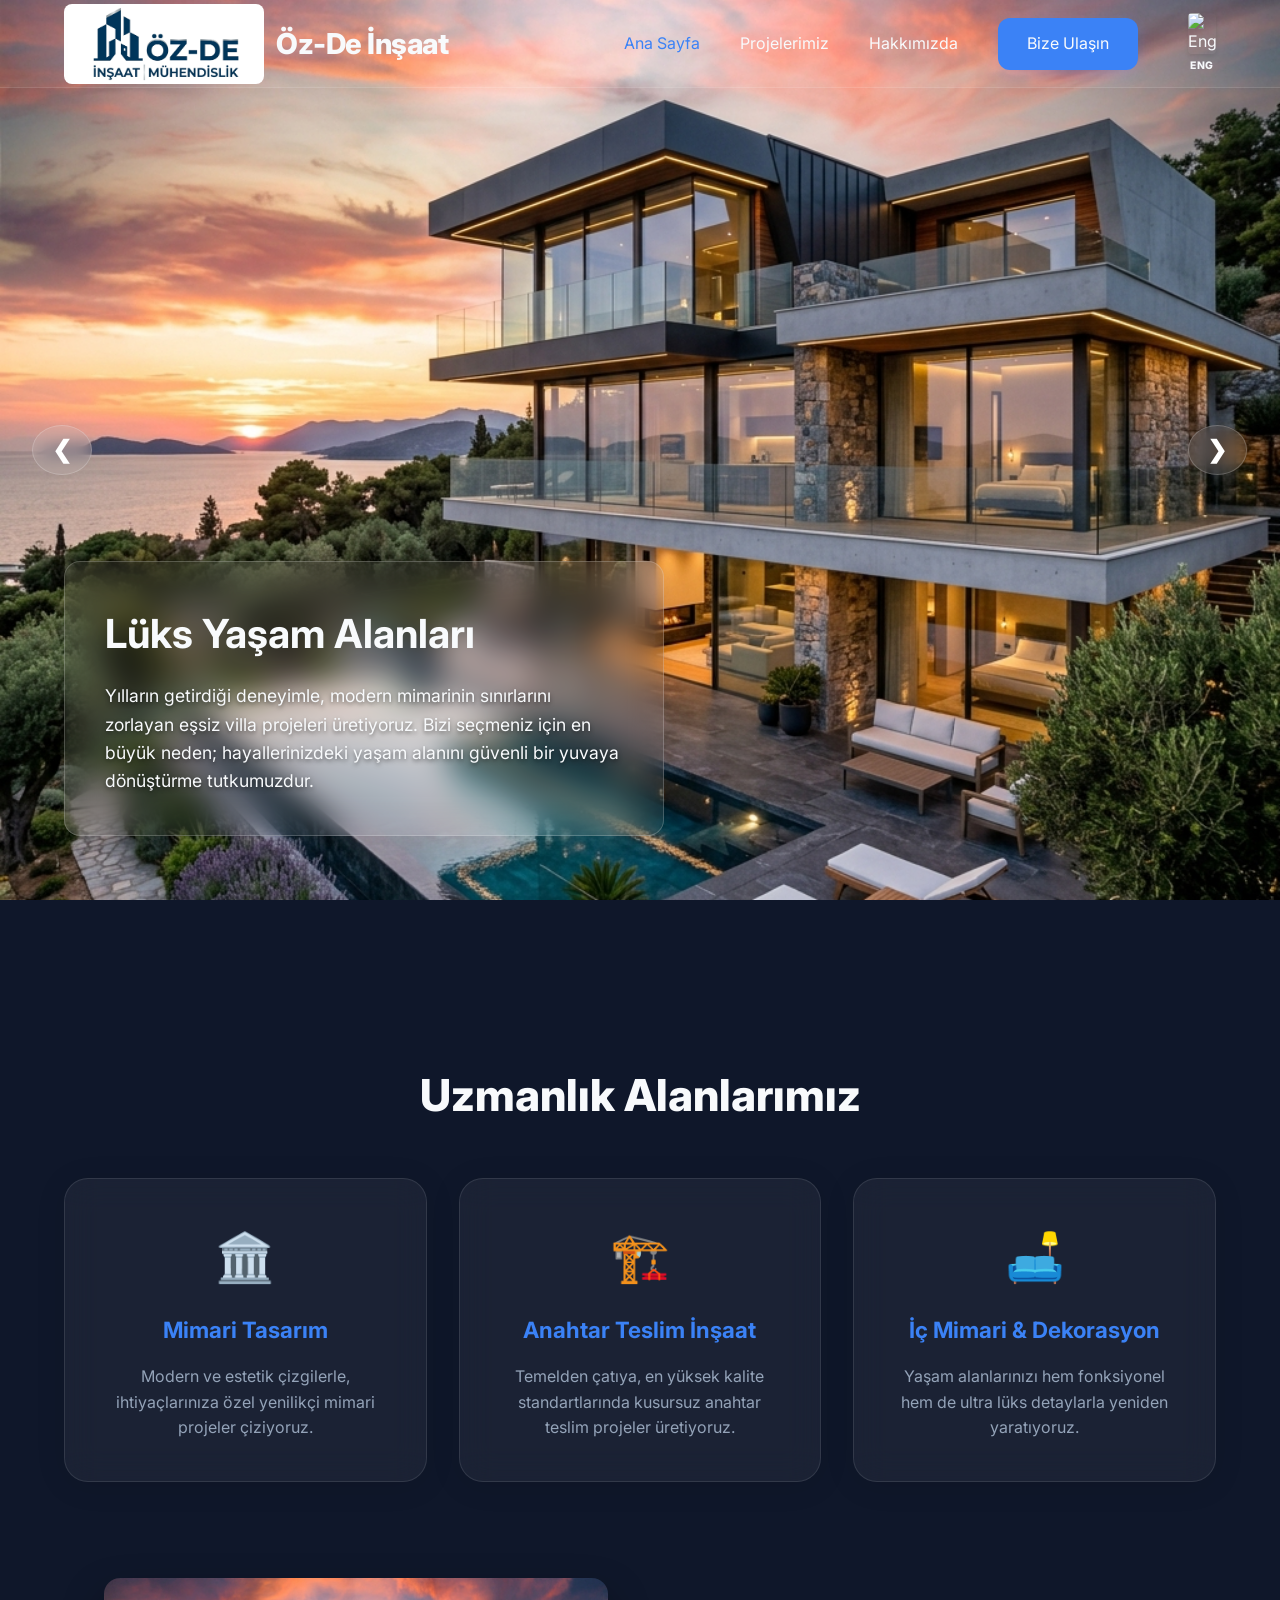
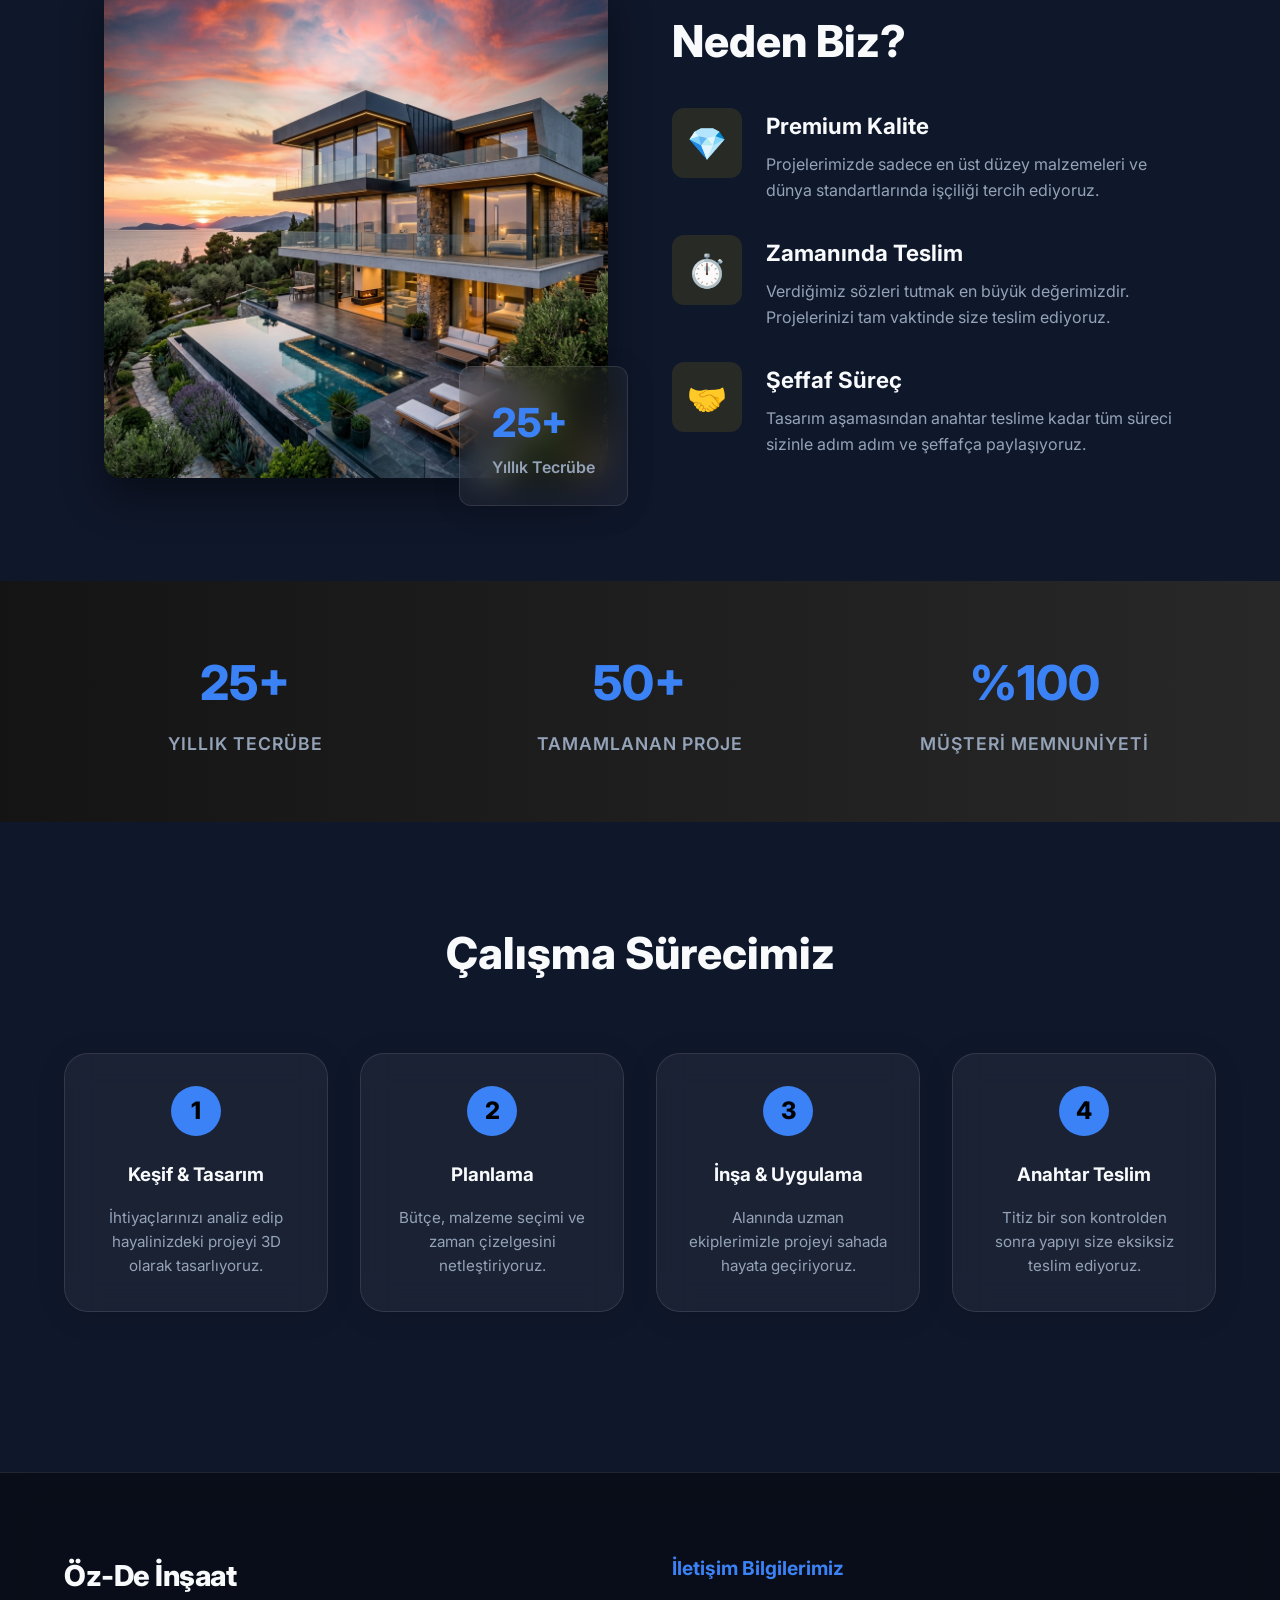
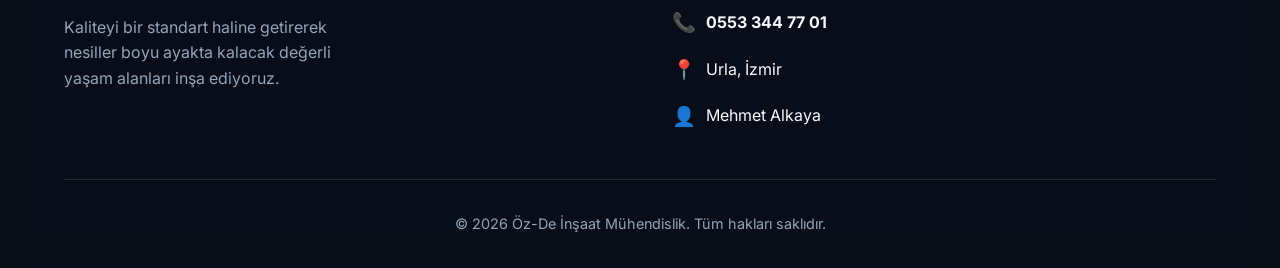
==== index.html @ 7de96fc3 "fix(nav): Temporarily disable mask-image when mobile menu is open to prevent clipping" ====
<!DOCTYPE html>
<html lang="tr">
<head>
    <meta charset="UTF-8">
    <meta name="viewport" content="width=device-width, initial-scale=1.0">
    <title>Öz-De İnşaat Mühendislik</title>
    <meta name="description" content="Öz-De İnşaat Mühendislik - Modern mimari ve mühendislik çözümleriyle geleceği inşa ediyoruz.">
    <meta name="robots" content="noindex, nofollow">
    <link rel="stylesheet" href="style.css?v=10">
    <link rel="preconnect" href="https://fonts.googleapis.com">
    <link rel="preconnect" href="https://fonts.gstatic.com" crossorigin>
    <link href="https://fonts.googleapis.com/css2?family=Inter:wght@300;400;600;800&display=swap" rel="stylesheet">
</head>
<body>
    <!-- Background Elements -->
    <div class="blob-container">
        <div class="blob blob-1"></div>
        <div class="blob blob-2"></div>
    </div>

    <!-- Navigation -->
    <nav class="navbar glass">
        <a href="index.html" style="text-decoration: none; color: inherit;">
            <div class="logo" style="display: flex; align-items: center; gap: 12px;">
                <img src="logo.png" alt="Öz-De İnşaat Logo" style="width: 200px; height: 80px; margin: -10px 0; border-radius: 8px; object-fit: cover; object-position: left;">
                <span style="font-size: 1.8rem; letter-spacing: -0.5px;">Öz-De İnşaat</span>
            </div>
        </a>
        <button class="mobile-menu-btn" style="display: none; background: none; border: none; color: white; font-size: 2rem; cursor: pointer;">☰</button>
        <ul class="nav-links">
            <li><a href="index.html" style="color: var(--primary-color);" data-i18n="nav-home">Ana Sayfa</a></li>
            <li><a href="projeler.html" data-i18n="nav-projects">Projelerimiz</a></li>
            <li><a href="hakkimizda.html" data-i18n="nav-about">Hakkımızda</a></li>
            <li class="contact-dropdown-container">
                <a href="#contact" class="btn-primary" id="contact-btn" data-i18n="nav-contact">Bize Ulaşın</a>
            </li>
            <li>
                <a href="#" class="lang-toggle" style="text-decoration: none; margin-left: 10px; display: inline-block;">
                    <div style="display: flex; flex-direction: column; align-items: center; gap: 4px;">
                        <img src="https://flagcdn.com/w40/gb.png" width="28" alt="English" style="border-radius: 4px; box-shadow: 0 2px 4px rgba(0,0,0,0.1);">
                        <span style="font-size: 0.65rem; font-weight: 800; color: var(--text-main); letter-spacing: 0.5px;">ENG</span>
                    </div>
                </a>
            </li>
        </ul>
    </nav>

    <main>
        <!-- Hero Slider Section -->
        <section id="home" class="hero-slider">
            <div class="slide active">
                <img src="project1.png" alt="Lüks Yaşam Alanları">
                <div class="slide-content glass-card">
                    <h2 data-i18n="hero-title-1">Lüks Yaşam Alanları</h2>
                    <p data-i18n="hero-desc-1">Yılların getirdiği deneyimle, modern mimarinin sınırlarını zorlayan eşsiz villa projeleri üretiyoruz. Bizi seçmeniz için en büyük neden; hayallerinizdeki yaşam alanını güvenli bir yuvaya dönüştürme tutkumuzdur.</p>
                </div>
            </div>
            <div class="slide">
                <img src="project2.png" alt="Modern Konut Projesi">
                <div class="slide-content glass-card">
                    <h2 data-i18n="hero-title-2">Şehirde Modern Konutlar</h2>
                    <p data-i18n="hero-desc-2">Şehrin dinamiklerine uyum sağlayan, estetik ve sağlam projeler inşa ediyoruz. Yenilikçi yaklaşımımız ve kalitemizle, size en iyisini sunmaya devam ediyoruz.</p>
                </div>
            </div>
            
            <!-- Slider Controls -->
            <div class="slider-controls">
                <button id="prev-slide" class="slide-btn">❮</button>
                <button id="next-slide" class="slide-btn">❯</button>
            </div>
        </section>

        <!-- Expertise Section -->
        <section id="expertise" class="expertise" style="padding: 6rem 5% 2rem;">
            <h2 class="section-title" data-i18n="exp-title" style="text-align: center; margin-bottom: 3rem;">Uzmanlık Alanlarımız</h2>
            <div class="expertise-grid" style="display: grid; grid-template-columns: repeat(auto-fit, minmax(300px, 1fr)); gap: 2rem; max-width: 1200px; margin: 0 auto;">
                <div class="expertise-card glass-card" style="padding: 2.5rem; text-align: center; transition: transform 0.3s ease;">
                    <div class="exp-icon" style="font-size: 3rem; margin-bottom: 1rem;">🏛️</div>
                    <h3 data-i18n="exp-1-title" style="color: var(--primary-color); margin-bottom: 1rem; font-size: 1.4rem;">Mimari Tasarım</h3>
                    <p data-i18n="exp-1-desc" style="color: var(--text-muted); line-height: 1.6;">Modern ve estetik çizgilerle, ihtiyaçlarınıza özel yenilikçi mimari projeler çiziyoruz.</p>
                </div>
                <div class="expertise-card glass-card" style="padding: 2.5rem; text-align: center; transition: transform 0.3s ease;">
                    <div class="exp-icon" style="font-size: 3rem; margin-bottom: 1rem;">🏗️</div>
                    <h3 data-i18n="exp-2-title" style="color: var(--primary-color); margin-bottom: 1rem; font-size: 1.4rem;">Anahtar Teslim İnşaat</h3>
                    <p data-i18n="exp-2-desc" style="color: var(--text-muted); line-height: 1.6;">Temelden çatıya, en yüksek kalite standartlarında kusursuz anahtar teslim projeler üretiyoruz.</p>
                </div>
                <div class="expertise-card glass-card" style="padding: 2.5rem; text-align: center; transition: transform 0.3s ease;">
                    <div class="exp-icon" style="font-size: 3rem; margin-bottom: 1rem;">🛋️</div>
                    <h3 data-i18n="exp-3-title" style="color: var(--primary-color); margin-bottom: 1rem; font-size: 1.4rem;">İç Mimari & Dekorasyon</h3>
                    <p data-i18n="exp-3-desc" style="color: var(--text-muted); line-height: 1.6;">Yaşam alanlarınızı hem fonksiyonel hem de ultra lüks detaylarla yeniden yaratıyoruz.</p>
                </div>
            </div>
        </section>

        <!-- Why Us Section (Split Layout) -->
        <section id="why-us" class="why-us-split" style="padding: 4rem 5% 6rem; max-width: 1200px; margin: 0 auto; display: flex; gap: 4rem; align-items: center; flex-wrap: wrap;">
            <!-- Left Side Image -->
            <div class="why-img-wrapper" style="flex: 1; min-width: 300px; position: relative;">
                <img src="project1.png" alt="Why Choose Us" style="width: 100%; height: 500px; object-fit: cover; border-radius: 16px; box-shadow: 0 20px 40px rgba(0,0,0,0.4);">
                <div class="glass-card" style="position: absolute; bottom: -20px; right: -20px; padding: 1.5rem 2rem; border-radius: 12px;">
                    <span style="font-size: 2.5rem; font-weight: 800; color: var(--primary-color);">25+</span>
                    <br>
                    <span style="color: var(--text-muted); font-weight: 600;" data-i18n="stat-exp">Yıllık Tecrübe</span>
                </div>
            </div>
            
            <!-- Right Side List -->
            <div class="why-content" style="flex: 1; min-width: 300px;">
                <h2 class="section-title" data-i18n="why-title" style="margin-bottom: 2rem; text-align: left;">Neden Biz?</h2>
                <div class="why-list" style="display: flex; flex-direction: column; gap: 2rem;">
                    <div class="why-item" style="display: flex; gap: 1.5rem; align-items: flex-start;">
                        <div class="why-icon" style="font-size: 2rem; color: var(--primary-color); background: rgba(255, 215, 0, 0.1); padding: 1rem; border-radius: 12px; width: 70px; height: 70px; display: flex; align-items: center; justify-content: center; flex-shrink: 0;">💎</div>
                        <div>
                            <h3 data-i18n="why-1-title" style="font-size: 1.4rem; margin-bottom: 0.5rem;">Premium Kalite</h3>
                            <p data-i18n="why-1-desc" style="color: var(--text-muted); line-height: 1.6;">Projelerimizde sadece en üst düzey malzemeleri ve dünya standartlarında işçiliği tercih ediyoruz.</p>
                        </div>
                    </div>
                    <div class="why-item" style="display: flex; gap: 1.5rem; align-items: flex-start;">
                        <div class="why-icon" style="font-size: 2rem; color: var(--primary-color); background: rgba(255, 215, 0, 0.1); padding: 1rem; border-radius: 12px; width: 70px; height: 70px; display: flex; align-items: center; justify-content: center; flex-shrink: 0;">⏱️</div>
                        <div>
                            <h3 data-i18n="why-2-title" style="font-size: 1.4rem; margin-bottom: 0.5rem;">Zamanında Teslim</h3>
                            <p data-i18n="why-2-desc" style="color: var(--text-muted); line-height: 1.6;">Verdiğimiz sözleri tutmak en büyük değerimizdir. Projelerinizi tam vaktinde size teslim ediyoruz.</p>
                        </div>
                    </div>
                    <div class="why-item" style="display: flex; gap: 1.5rem; align-items: flex-start;">
                        <div class="why-icon" style="font-size: 2rem; color: var(--primary-color); background: rgba(255, 215, 0, 0.1); padding: 1rem; border-radius: 12px; width: 70px; height: 70px; display: flex; align-items: center; justify-content: center; flex-shrink: 0;">🤝</div>
                        <div>
                            <h3 data-i18n="why-3-title" style="font-size: 1.4rem; margin-bottom: 0.5rem;">Şeffaf Süreç</h3>
                            <p data-i18n="why-3-desc" style="color: var(--text-muted); line-height: 1.6;">Tasarım aşamasından anahtar teslime kadar tüm süreci sizinle adım adım ve şeffafça paylaşıyoruz.</p>
                        </div>
                    </div>
                </div>
            </div>
        </section>

        <!-- Stats Row -->
        <section id="stats" style="background: linear-gradient(90deg, rgba(20,20,20,1) 0%, rgba(40,40,40,1) 100%); padding: 4rem 5%;">
            <div class="stats-grid" style="display: grid; grid-template-columns: repeat(auto-fit, minmax(200px, 1fr)); gap: 2rem; max-width: 1200px; margin: 0 auto; text-align: center;">
                <div>
                    <div style="font-size: 3rem; font-weight: 800; color: var(--primary-color); margin-bottom: 0.5rem;">25+</div>
                    <div data-i18n="stat-exp" style="color: var(--text-muted); font-size: 1.1rem; font-weight: 600; text-transform: uppercase; letter-spacing: 1px;">Yıllık Tecrübe</div>
                </div>
                <div>
                    <div style="font-size: 3rem; font-weight: 800; color: var(--primary-color); margin-bottom: 0.5rem;">50+</div>
                    <div data-i18n="stat-proj" style="color: var(--text-muted); font-size: 1.1rem; font-weight: 600; text-transform: uppercase; letter-spacing: 1px;">Tamamlanan Proje</div>
                </div>
                <div>
                    <div style="font-size: 3rem; font-weight: 800; color: var(--primary-color); margin-bottom: 0.5rem;">%100</div>
                    <div data-i18n="stat-sat" style="color: var(--text-muted); font-size: 1.1rem; font-weight: 600; text-transform: uppercase; letter-spacing: 1px;">Müşteri Memnuniyeti</div>
                </div>
            </div>
        </section>

        <!-- Process Section -->
        <section id="process" style="padding: 6rem 5%;">
            <h2 class="section-title" data-i18n="proc-title" style="text-align: center; margin-bottom: 4rem;">Çalışma Sürecimiz</h2>
            <div class="process-grid" style="display: grid; grid-template-columns: repeat(auto-fit, minmax(220px, 1fr)); gap: 2rem; max-width: 1200px; margin: 0 auto;">
                <div class="process-step glass-card" style="padding: 2rem; text-align: center; position: relative;">
                    <div style="width: 50px; height: 50px; background: var(--primary-color); color: #000; border-radius: 50%; display: flex; align-items: center; justify-content: center; font-size: 1.5rem; font-weight: 800; margin: 0 auto 1.5rem;">1</div>
                    <h3 data-i18n="proc-1-title" style="margin-bottom: 1rem;">Keşif & Tasarım</h3>
                    <p data-i18n="proc-1-desc" style="color: var(--text-muted); font-size: 0.95rem;">İhtiyaçlarınızı analiz edip hayalinizdeki projeyi 3D olarak tasarlıyoruz.</p>
                </div>
                <div class="process-step glass-card" style="padding: 2rem; text-align: center; position: relative;">
                    <div style="width: 50px; height: 50px; background: var(--primary-color); color: #000; border-radius: 50%; display: flex; align-items: center; justify-content: center; font-size: 1.5rem; font-weight: 800; margin: 0 auto 1.5rem;">2</div>
                    <h3 data-i18n="proc-2-title" style="margin-bottom: 1rem;">Planlama</h3>
                    <p data-i18n="proc-2-desc" style="color: var(--text-muted); font-size: 0.95rem;">Bütçe, malzeme seçimi ve zaman çizelgesini netleştiriyoruz.</p>
                </div>
                <div class="process-step glass-card" style="padding: 2rem; text-align: center; position: relative;">
                    <div style="width: 50px; height: 50px; background: var(--primary-color); color: #000; border-radius: 50%; display: flex; align-items: center; justify-content: center; font-size: 1.5rem; font-weight: 800; margin: 0 auto 1.5rem;">3</div>
                    <h3 data-i18n="proc-3-title" style="margin-bottom: 1rem;">İnşa & Uygulama</h3>
                    <p data-i18n="proc-3-desc" style="color: var(--text-muted); font-size: 0.95rem;">Alanında uzman ekiplerimizle projeyi sahada hayata geçiriyoruz.</p>
                </div>
                <div class="process-step glass-card" style="padding: 2rem; text-align: center; position: relative;">
                    <div style="width: 50px; height: 50px; background: var(--primary-color); color: #000; border-radius: 50%; display: flex; align-items: center; justify-content: center; font-size: 1.5rem; font-weight: 800; margin: 0 auto 1.5rem;">4</div>
                    <h3 data-i18n="proc-4-title" style="margin-bottom: 1rem;">Anahtar Teslim</h3>
                    <p data-i18n="proc-4-desc" style="color: var(--text-muted); font-size: 0.95rem;">Titiz bir son kontrolden sonra yapıyı size eksiksiz teslim ediyoruz.</p>
                </div>
            </div>
        </section>



    </main>

    <!-- Global Footer with Contact -->
    <footer id="contact" class="site-footer">
        <div class="footer-container">
            <div class="footer-brand">
                <div style="display: flex; align-items: center; gap: 12px; margin-bottom: 1rem;">
                    <span style="font-size: 1.8rem; font-weight: 800; letter-spacing: -0.5px;">Öz-De İnşaat</span>
                </div>
                <p style="color: var(--text-muted); line-height: 1.6; max-width: 300px;" data-i18n="brand-desc">Kaliteyi bir standart haline getirerek nesiller boyu ayakta kalacak değerli yaşam alanları inşa ediyoruz.</p>
            </div>
            
            <div class="footer-contact">
                <h4 style="font-size: 1.2rem; margin-bottom: 1.5rem; color: var(--primary-color);" data-i18n="footer-contact-title">İletişim Bilgilerimiz</h4>
                <ul style="list-style: none; display: flex; flex-direction: column; gap: 1rem; color: var(--text-main);">
                    <li style="display: flex; align-items: center; gap: 10px;">
                        <span style="font-size: 1.2rem;">📞</span> <a href="tel:+905533447701" style="color: inherit; text-decoration: none; font-weight: bold;">0553 344 77 01</a>
                    </li>
                    <li style="display: flex; align-items: center; gap: 10px;">
                        <span style="font-size: 1.2rem;">📍</span> <span>Urla, İzmir</span>
                    </li>
                    <li style="display: flex; align-items: center; gap: 10px;">
                        <span style="font-size: 1.2rem;">👤</span> <span>Mehmet Alkaya</span>
                    </li>
                </ul>
            </div>
        </div>
        
        <div class="footer-bottom">
            <p data-i18n="footer-rights">&copy; 2026 Öz-De İnşaat Mühendislik. Tüm hakları saklıdır.</p>
        </div>
    </footer>

    <!-- Global Contact Dropdown (Moved out of masked navbar) -->
    <div class="contact-dropdown" id="global-contact-dropdown">
        <ul>
            <li><span style="font-size: 1.2rem;">👤</span> <span data-i18n="contact-name">Mehmet Alkaya</span></li>
            <li><span style="font-size: 1.2rem;">📍</span> <span data-i18n="contact-address">Urla, İzmir</span></li>
            <li><span style="font-size: 1.2rem;">📞</span> <a href="tel:+905533447701" style="color: inherit; text-decoration: none;">0553 344 77 01</a></li>
        </ul>
    </div>

    <script src="lang.js"></script>
    <script src="script.js?v=5"></script>
</body>
</html>
---- style.css ----
:root {
    --bg-color: #0f172a;
    --text-main: #f8fafc;
    --text-muted: #94a3b8;
    --primary-color: #3b82f6;
    --primary-hover: #2563eb;
    --accent-color: #8b5cf6;
    
    --glass-bg: rgba(255, 255, 255, 0.05);
    --glass-border: rgba(255, 255, 255, 0.1);
}

* {
    margin: 0;
    padding: 0;
    box-sizing: border-box;
}

body {
    font-family: 'Inter', sans-serif;
    background-color: var(--bg-color);
    color: var(--text-main);
    overflow-x: hidden;
    line-height: 1.6;
    position: relative;
    min-height: 100vh;
}

/* Background Blobs for Modern Look */
.blob-container {
    position: fixed;
    top: 0;
    left: 0;
    width: 100vw;
    height: 100vh;
    overflow: hidden;
    z-index: -1;
    pointer-events: none;
}

.blob {
    position: absolute;
    border-radius: 50%;
    filter: blur(100px);
    z-index: -1;
    opacity: 0.5;
    animation: float 10s infinite ease-in-out alternate;
}

.blob-1 {
    top: -10%;
    left: -10%;
    width: 500px;
    height: 500px;
    background: radial-gradient(circle, var(--accent-color), transparent);
}

.blob-2 {
    bottom: -10%;
    right: -10%;
    width: 600px;
    height: 600px;
    background: radial-gradient(circle, var(--primary-color), transparent);
    animation-delay: -5s;
}

@keyframes float {
    0% { transform: translate(0, 0) scale(1); }
    100% { transform: translate(50px, 50px) scale(1.1); }
}

/* Glassmorphism Utilities */
.glass {
    position: relative;
    background: transparent; /* Move background to pseudo element to avoid bugs */
}

.glass::before {
    content: '';
    position: absolute;
    inset: 0;
    background: var(--glass-bg);
    backdrop-filter: blur(12px);
    -webkit-backdrop-filter: blur(12px);
    border-bottom: 1px solid var(--glass-border);
    z-index: -1;
    pointer-events: none;
}

.glass-card {
    background: var(--glass-bg);
    backdrop-filter: blur(16px);
    -webkit-backdrop-filter: blur(16px);
    border: 1px solid var(--glass-border);
    border-radius: 24px;
    box-shadow: 0 4px 30px rgba(0, 0, 0, 0.1);
}

/* Navigation */
.navbar {
    display: flex;
    justify-content: space-between;
    align-items: center;
    padding: 0.8rem 5%;
    position: fixed;
    width: 100%;
    top: 0;
    z-index: 99999 !important;
}

.logo {
    font-size: 1.75rem;
    font-weight: 800;
    letter-spacing: -1px;
    color: var(--text-main);
}

.nav-links {
    list-style: none;
    display: flex;
    gap: 2.5rem;
    align-items: center;
}

.nav-links a {
    color: var(--text-main);
    text-decoration: none;
    font-weight: 400;
    transition: color 0.3s ease;
}

.nav-links a:not(.btn-primary):hover {
    color: var(--primary-color);
}

/* Typography & Utilities */
.text-gradient {
    background: linear-gradient(135deg, var(--primary-color), var(--accent-color));
    -webkit-background-clip: text;
    -webkit-text-fill-color: transparent;
    background-clip: text;
}

/* Buttons */
button, .btn-primary, .btn-secondary {
    padding: 0.8rem 1.8rem;
    border-radius: 12px;
    font-weight: 600;
    cursor: pointer;
    transition: all 0.3s ease;
    text-decoration: none;
    display: inline-block;
    border: none;
    font-size: 1rem;
}

.btn-primary {
    background: var(--primary-color);
    color: white;
    box-shadow: 0 4px 15px rgba(59, 130, 246, 0.3);
}

.nav-links a.btn-primary:hover {
    background: var(--primary-hover);
    transform: translateY(-2px);
    box-shadow: 0 4px 15px rgba(59, 130, 246, 0.4);
}

/* Contact Dropdown in Nav */
.contact-dropdown-container {
    position: relative;
    display: inline-block;
    z-index: 99999 !important;
}

.contact-dropdown {
    display: none;
    position: absolute;
    top: 100%;
    right: 0;
    width: 250px;
    background: #0f172a; /* Solid dark color */
    border: 1px solid #3b82f6; /* Blue border */
    border-radius: 8px;
    padding: 1.5rem;
    box-shadow: 0 10px 30px rgba(0, 0, 0, 0.9);
    z-index: 999999 !important;
}

.contact-dropdown-container:hover .contact-dropdown {
    display: block;
}

/* Invisible bridge to keep hover active */
.contact-dropdown::after {
    content: '';
    position: absolute;
    top: -20px;
    right: 0;
    width: 100%;
    height: 20px;
}



.contact-dropdown ul {
    list-style: none;
    padding: 0;
    margin: 0;
    display: flex;
    flex-direction: column;
    gap: 1rem;
}

.contact-dropdown li {
    display: flex;
    align-items: center;
    gap: 12px;
    color: var(--text-main);
    font-size: 0.95rem;
}

.contact-dropdown a.tel-link {
    color: var(--primary-color);
    text-decoration: none;
    font-weight: 600;
    transition: color 0.3s ease;
}

.contact-dropdown a.tel-link:hover {
    color: #fff;
}

/* Hero Section */
.btn-secondary {
    background: transparent;
    color: var(--text-main);
    border: 1px solid var(--glass-border);
}

.btn-secondary:hover {
    background: rgba(255, 255, 255, 0.1);
    transform: translateY(-2px);
}

/* Hero Slider Section */
.hero-slider {
    position: relative;
    margin-top: 0;
    height: 100vh;
    width: 100%;
    margin-bottom: 4rem;
    border-radius: 0;
    overflow: hidden;
    box-shadow: none;
}

.slide {
    position: absolute;
    top: 0;
    left: 0;
    width: 100%;
    height: 100%;
    opacity: 0;
    transition: opacity 1.5s ease-in-out;
    z-index: 1;
}

.slide.active {
    opacity: 1;
    z-index: 2;
}

.slide img {
    width: 100%;
    height: 100%;
    object-fit: cover;
    transform: scale(1.05);
    transition: transform 6s ease-out;
}

.slide.active img {
    transform: scale(1); /* Slow zoom-out effect while active */
}

.slide-content {
    position: absolute;
    bottom: 4rem;
    left: 4rem;
    max-width: 600px;
    padding: 2.5rem;
    border-radius: 16px;
    transform: translateY(30px);
    opacity: 0;
    transition: transform 0.8s ease 0.5s, opacity 0.8s ease 0.5s;
    border: 1px solid rgba(255, 255, 255, 0.2);
}

.slide.active .slide-content {
    transform: translateY(0);
    opacity: 1;
}

.slide-content h2 {
    font-size: 2.5rem;
    color: var(--text-main);
    margin-bottom: 1rem;
}

.slide-content p {
    font-size: 1.1rem;
    color: var(--text-main);
    text-shadow: 0 2px 4px rgba(0,0,0,0.5);
    line-height: 1.6;
}

/* Slider Controls */
.slider-controls {
    position: absolute;
    top: 50%;
    left: 0;
    width: 100%;
    display: flex;
    justify-content: space-between;
    padding: 0 2rem;
    transform: translateY(-50%);
    z-index: 10;
    pointer-events: none;
}

.slide-btn {
    background: rgba(255, 255, 255, 0.1);
    backdrop-filter: blur(8px);
    border: 1px solid rgba(255, 255, 255, 0.2);
    color: white;
    font-size: 1.5rem;
    width: 50px;
    height: 50px;
    border-radius: 50%;
    cursor: pointer;
    pointer-events: auto;
    display: flex;
    align-items: center;
    justify-content: center;
    transition: background 0.3s ease, transform 0.3s ease;
}

.slide-btn:hover {
    background: rgba(255, 255, 255, 0.3);
    transform: scale(1.1);
}

/* Section Utilities */
.section-title {
    text-align: center;
    font-size: 2.75rem;
    margin-bottom: 4rem;
    font-weight: 800;
}

/* Global Footer */
.site-footer {
    background: rgba(0, 0, 0, 0.4);
    backdrop-filter: blur(15px);
    border-top: 1px solid rgba(255, 255, 255, 0.1);
    padding: 5rem 5% 2rem;
    margin-top: 4rem;
}

.footer-container {
    display: flex;
    justify-content: space-between;
    flex-wrap: wrap;
    gap: 4rem;
    max-width: 1200px;
    margin: 0 auto;
    border-bottom: 1px solid rgba(255, 255, 255, 0.1);
    padding-bottom: 3rem;
}

.footer-brand, .footer-contact {
    flex: 1;
    min-width: 250px;
}

.footer-bottom {
    text-align: center;
    padding-top: 2rem;
    color: var(--text-muted);
    font-size: 0.9rem;
}

.footer-bottom p {
    margin: 0;
}

/* About Section */
.about {
    padding: 6rem 5%;
}

.about-container {
    max-width: 1000px;
    margin: 0 auto;
    padding: 4rem;
}

.about-content {
    display: flex;
    gap: 4rem;
    align-items: center;
}

.about-text {
    flex: 2;
    text-align: left;
}

.about-text h3 {
    font-size: 2rem;
    color: var(--primary-color);
    margin-bottom: 1.5rem;
}

.about-text p {
    font-size: 1.1rem;
    color: var(--text-muted);
    margin-bottom: 1.2rem;
    line-height: 1.8;
}

.about-text strong {
    color: var(--text-main);
}

.about-stats {
    flex: 1;
    display: flex;
    flex-direction: column;
    gap: 1.5rem;
}

.stat-box {
    background: rgba(255, 255, 255, 0.03);
    border: 1px solid var(--glass-border);
    padding: 2rem;
    border-radius: 16px;
    text-align: center;
    transition: transform 0.3s ease, background 0.3s ease;
}

.stat-box:hover {
    transform: translateY(-5px);
    background: rgba(255, 255, 255, 0.06);
}

.stat-number {
    display: block;
    font-size: 3rem;
    font-weight: 800;
    color: var(--text-main);
    background: linear-gradient(135deg, var(--primary-color), var(--accent-color));
    -webkit-background-clip: text;
    -webkit-text-fill-color: transparent;
    margin-bottom: 0.5rem;
}

.stat-label {
    font-size: 1rem;
    color: var(--text-muted);
    text-transform: uppercase;
    letter-spacing: 1px;
}

/* Contact Section */
.contact {
    padding: 6rem 5%;
}

.contact-container {
    max-width: 800px;
    margin: 0 auto;
    padding: 4rem;
    text-align: center;
}

.contact-info {
    display: flex;
    flex-direction: column;
    gap: 1.5rem;
    align-items: center;
}

.contact-item {
    display: flex;
    align-items: center;
    gap: 1.5rem;
    text-align: left;
    width: 100%;
    max-width: 450px;
    background: rgba(255, 255, 255, 0.03);
    padding: 1.5rem 2.5rem;
    border-radius: 16px;
    border: 1px solid var(--glass-border);
    transition: transform 0.3s ease, border-color 0.3s ease, background 0.3s ease;
}

.contact-item:hover {
    transform: translateX(10px);
    border-color: rgba(255, 255, 255, 0.2);
    background: rgba(255, 255, 255, 0.05);
}

.contact-item .icon {
    font-size: 2.5rem;
}

.contact-item h3 {
    font-size: 1rem;
    color: var(--text-muted);
    margin-bottom: 0.2rem;
    text-transform: uppercase;
    letter-spacing: 1px;
}

.contact-item p {
    font-size: 1.5rem;
    font-weight: 600;
    color: var(--text-main);
}

/* Animations */
@keyframes fadeIn {
    from { opacity: 0; transform: translateY(30px); }
    to { opacity: 1; transform: translateY(0); }
}

/* Projects Page */
.projects-page {
    padding: 2rem 2% 6rem;
}

.projects-grid {
    display: grid;
    grid-template-columns: repeat(auto-fit, minmax(400px, 1fr));
    gap: 3rem;
    max-width: 1400px;
    margin: 0 auto;
}

.project-item {
    border-radius: 20px;
    overflow: hidden;
    transition: transform 0.4s ease, border-color 0.4s ease;
    display: flex;
    flex-direction: column;
}

.project-item:hover {
    transform: translateY(-10px);
    border-color: rgba(255, 255, 255, 0.3);
}

.project-img-wrapper {
    width: 100%;
    height: 350px;
    overflow: hidden;
    cursor: pointer;
}

.project-img-wrapper img {
    width: 100%;
    height: 100%;
    object-fit: cover;
    transition: transform 0.6s ease;
}

.project-item:hover .project-img-wrapper img {
    transform: scale(1.05);
}

.project-info {
    padding: 2rem;
    display: flex;
    flex-direction: column;
    gap: 1rem;
    flex: 1;
}

.project-location {
    display: flex;
    align-items: center;
    gap: 8px;
    color: var(--primary-color);
    font-weight: 600;
    letter-spacing: 1px;
    text-transform: uppercase;
    font-size: 0.9rem;
}

.project-info h3 {
    font-size: 1.5rem;
    color: var(--text-main);
}

.project-info p {
    color: var(--text-muted);
    line-height: 1.6;
}

/* Inline Image Accordion */
.project-expanded-gallery {
    max-height: 0;
    overflow: hidden;
    transition: max-height 0.6s ease, padding 0.6s ease;
    padding: 0 2rem;
}

.project-item.expanded .project-expanded-gallery {
    max-height: 600px;
    padding: 0 2rem 2rem 2rem;
}

.project-expanded-gallery img {
    width: 100%;
    height: auto;
    border-radius: 12px;
    object-fit: cover;
    box-shadow: 0 5px 15px rgba(0,0,0,0.3);
}

/* Gallery Modal CSS */
.gallery-modal {
    position: fixed;
    top: 0;
    left: 0;
    width: 100vw;
    height: 100vh;
    background: #000;
    z-index: 1000;
    display: none;
    overflow: hidden;
}

.gallery-modal.active {
    display: block;
}

.gallery-close-btn {
    position: fixed;
    top: 2rem;
    right: 2rem;
    font-size: 3rem;
    color: #fff;
    background: none;
    border: none;
    cursor: pointer;
    z-index: 2000;
    text-shadow: 0 2px 10px rgba(0,0,0,0.8);
    transition: transform 0.3s ease;
}

.gallery-close-btn:hover {
    transform: scale(1.1);
}

body.modal-open {
    /* Allow body to scroll so window.scrollY drives the animation */
}

.gallery-stack-container {
    position: relative;
    width: 100%;
    min-height: 100vh;
}

.gallery-slide {
    position: fixed;
    top: 0;
    left: 0;
    width: 100%;
    height: 100vh;
    background: #000;
    visibility: hidden;
}

.gallery-slide img {
    width: 100%;
    height: 100%;
    object-fit: cover;
}

.gallery-slide::after {
    content: '';
    position: absolute;
    top: 0;
    left: 0;
    width: 100%;
    height: 100%;
    background: linear-gradient(to top, rgba(0,0,0,0.8) 0%, rgba(0,0,0,0.2) 30%, transparent 100%);
    pointer-events: none;
}

.gallery-caption {
    position: absolute;
    bottom: 5%;
    left: 5%;
    color: #fff;
    z-index: 10;
}

.gallery-caption h3 {
    font-size: 2.5rem;
    margin-bottom: 0.5rem;
}

.gallery-caption p {
    font-size: 1.2rem;
    color: rgba(255,255,255,0.8);
}

/* Responsive */
@media (max-width: 768px) {
    .nav-links {
        display: none;
    }
    
    .slide-content {
        bottom: 1.5rem;
        left: 1.5rem;
        right: 1.5rem;
        padding: 1.5rem;
    }
    
    .slide-content h2 {
        font-size: 1.8rem;
    }
    
    .about-container {
        padding: 2rem;
    }
    
    .about-content {
        flex-direction: column;
        gap: 3rem;
    }

    .footer-container {
        flex-direction: column;
        gap: 3rem;
    }
    
    .contact-container {
        padding: 2rem 1.5rem;
    }
    
    .contact-item {
        padding: 1.2rem 1.5rem;
        gap: 1rem;
    }
    
    .contact-item p {
        font-size: 1.2rem;
    }
}

/* Marquee Animation for Partners */
.marquee-container {
    display: flex;
    overflow: hidden;
    user-select: none;
    -webkit-mask-image: linear-gradient(to right, transparent, black 10%, black 90%, transparent);
    mask-image: linear-gradient(to right, transparent, black 10%, black 90%, transparent);
}

.marquee-track {
    display: flex;
    flex-shrink: 0;
    align-items: center;
    gap: 4rem;
    animation: scroll-marquee 20s linear infinite;
    padding: 1rem 2rem;
}

.marquee-track:hover {
    animation-play-state: paused;
}

.partner-logo {
    font-size: 1.5rem;
    font-weight: 800;
    color: var(--text-muted);
    letter-spacing: 1px;
    text-transform: uppercase;
    padding: 1rem 2rem;
    background: rgba(255, 255, 255, 0.02);
    border: 1px solid rgba(255, 255, 255, 0.05);
    border-radius: 12px;
    transition: color 0.3s ease, border-color 0.3s ease;
    cursor: default;
}

.partner-logo:hover {
    color: var(--primary-color);
    border-color: rgba(255, 255, 255, 0.2);
}

@keyframes scroll-marquee {
    from {
        transform: translateX(0);
    }
    to {
        transform: translateX(calc(-50% - 2rem));
    }
}

/* Mobile Navbar Styles */
@media (max-width: 768px) {
    .mobile-menu-btn {
        display: block !important;
    }
    
    .nav-links {
        display: none; /* Hidden by default on mobile */
        flex-direction: column;
        position: absolute;
        top: 100%;
        left: 0;
        width: 100%;
        background: #0f172a; /* Solid dark background */
        padding: 2rem 0;
        text-align: center;
        gap: 1.5rem;
        box-shadow: 0 10px 30px rgba(0, 0, 0, 0.5);
    }
    
    .nav-links.active {
        display: flex;
    }
    
    .contact-dropdown-container {
        position: static;
    }
    
    .contact-dropdown {
        width: 90%;
        margin: 0;
        box-shadow: 0 10px 30px rgba(0, 0, 0, 0.9);
        border: 1px solid #3b82f6;
    }
}
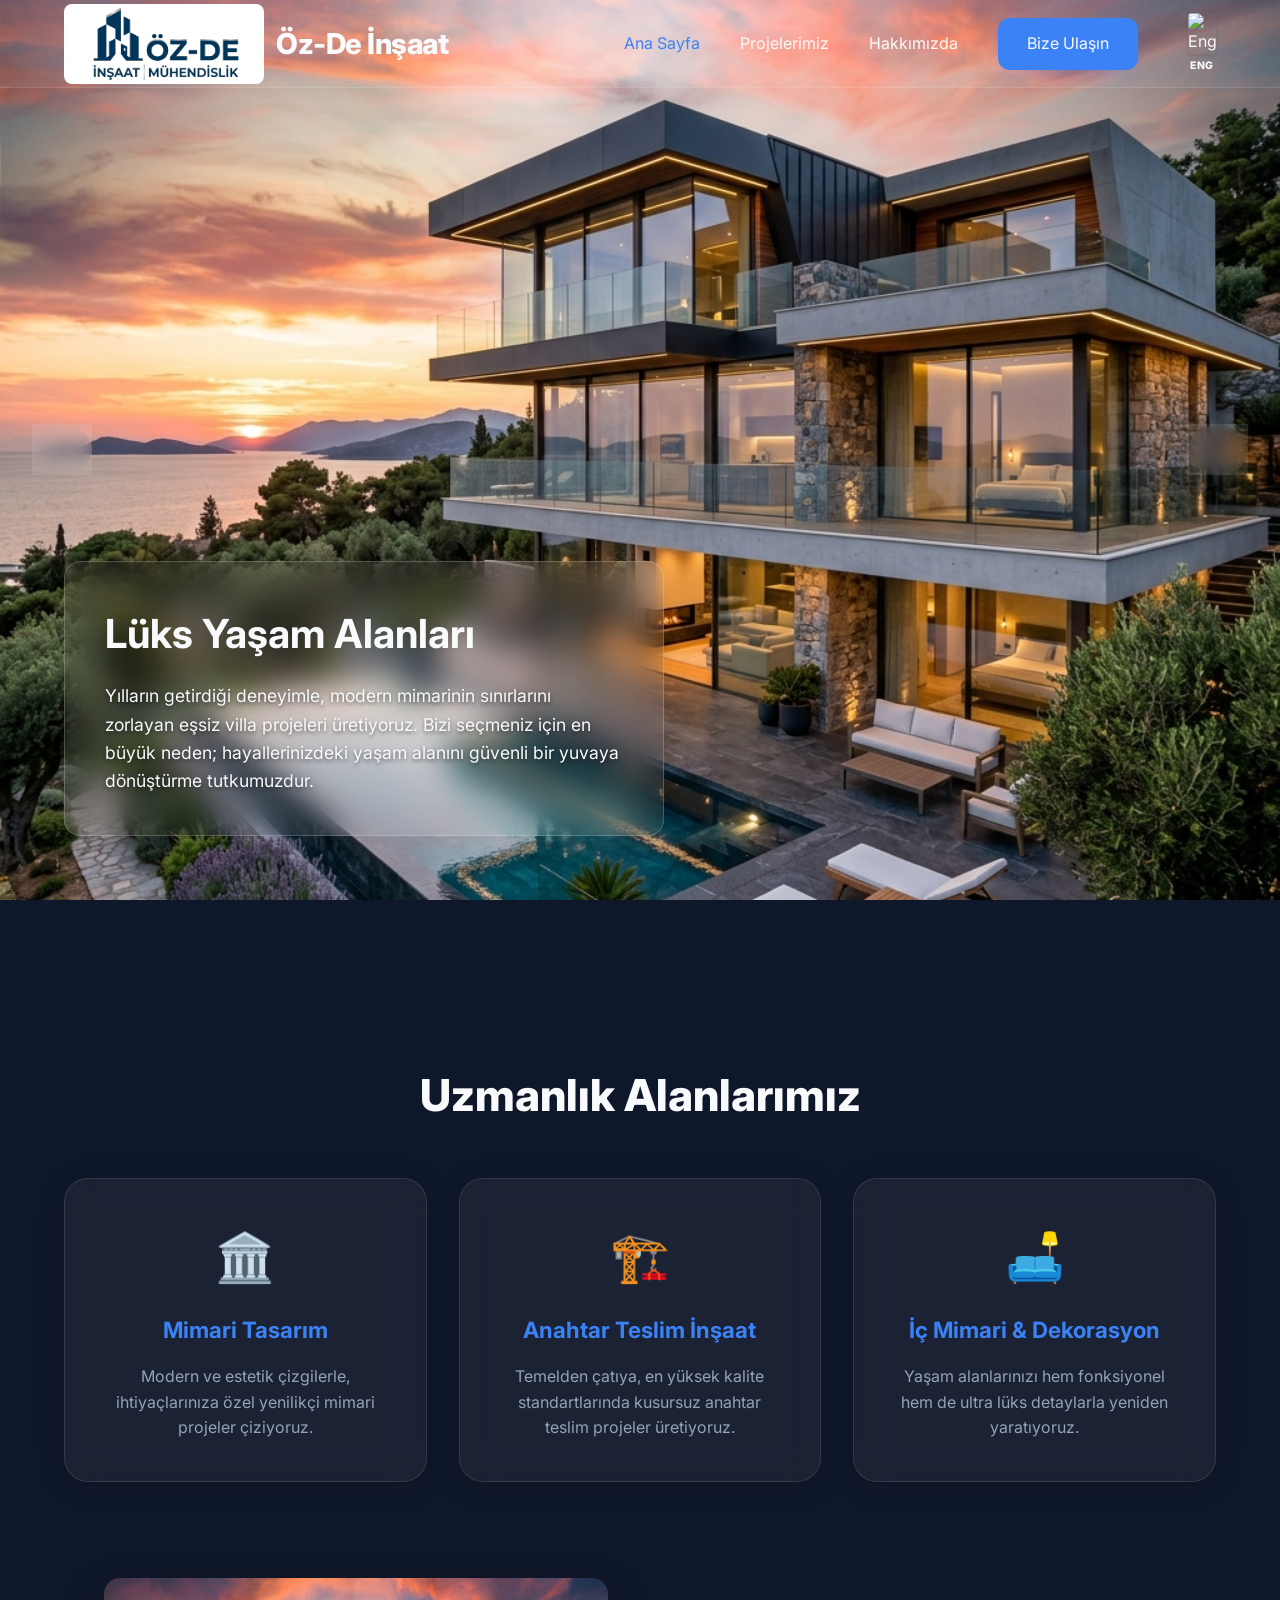
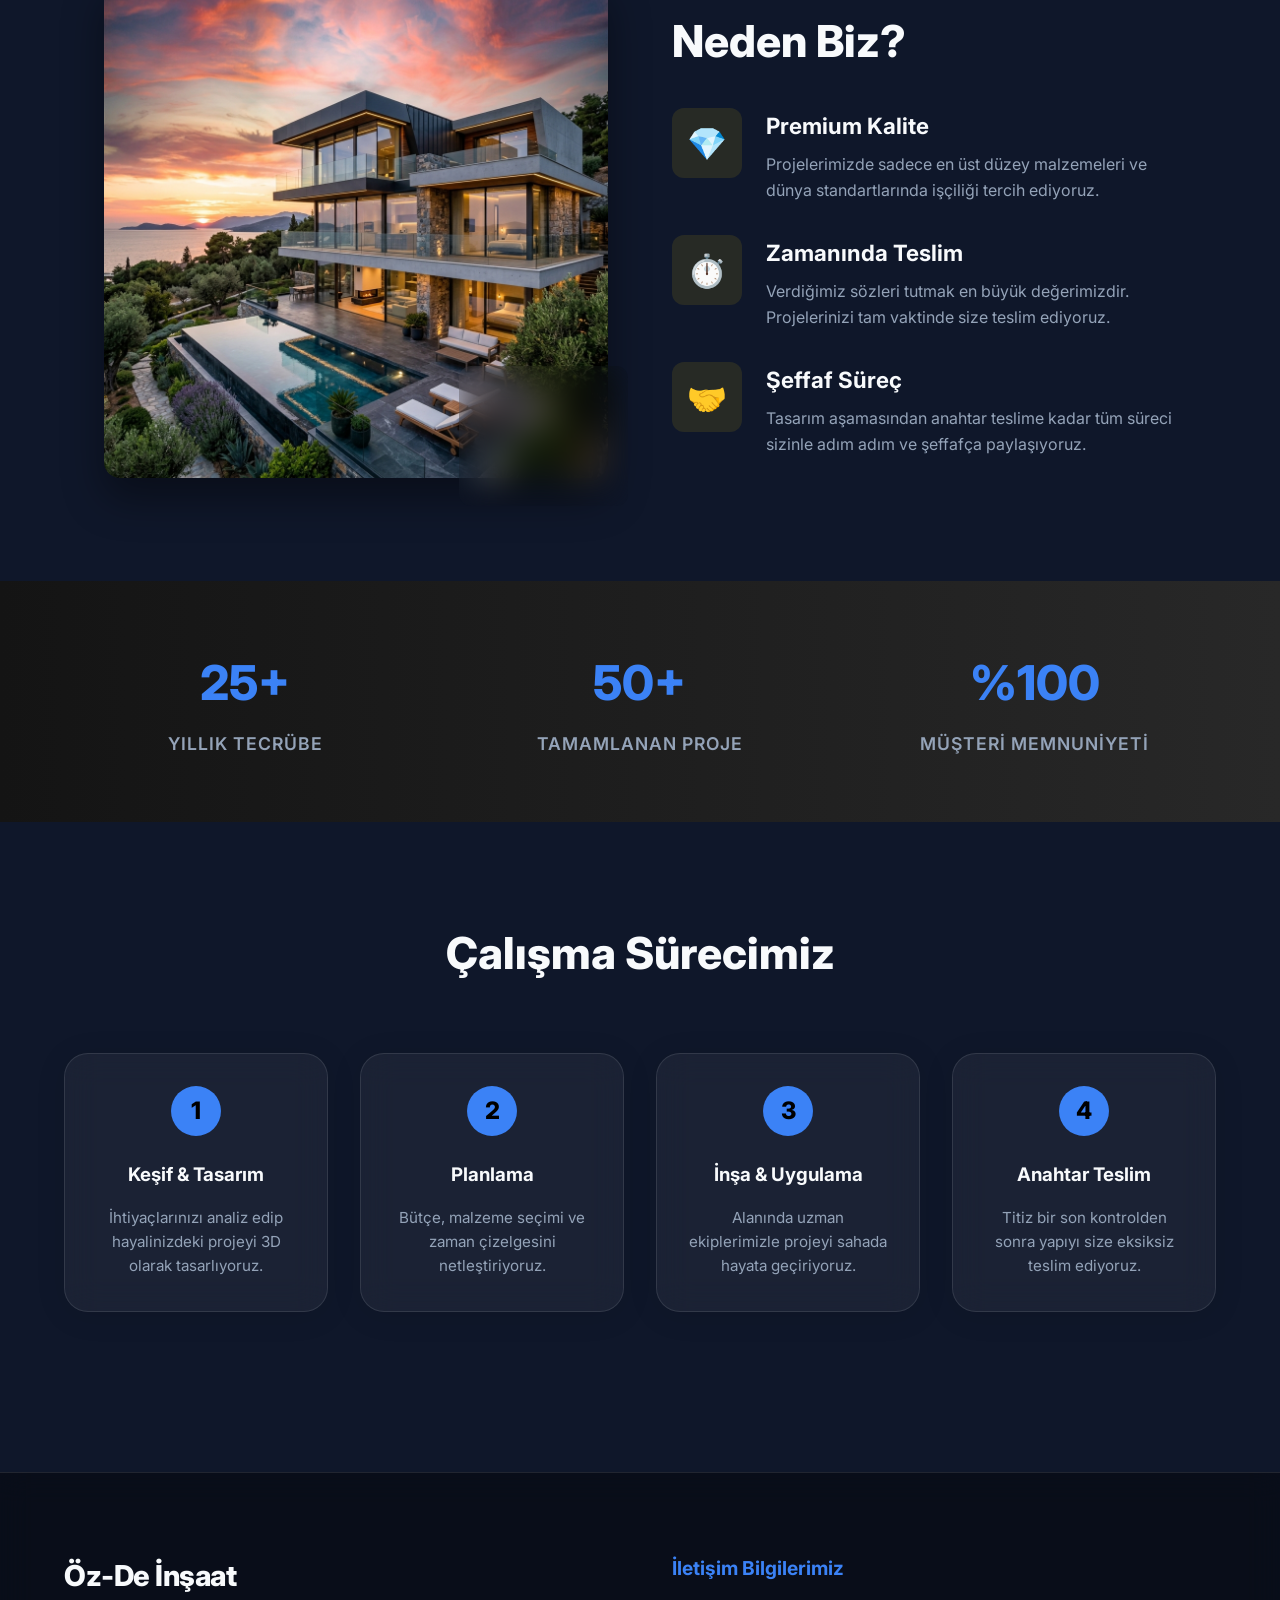
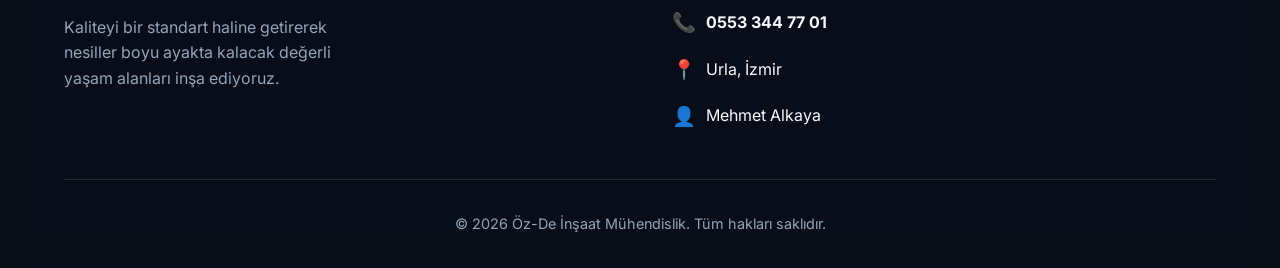
==== commit 8579d0c2: "style(nav): Make mobile menu full-screen overlay to fix z-index overlapping with logo" ====
--- a/index.html
+++ b/index.html
@@ -6,7 +6,7 @@
     <title>Öz-De İnşaat Mühendislik</title>
     <meta name="description" content="Öz-De İnşaat Mühendislik - Modern mimari ve mühendislik çözümleriyle geleceği inşa ediyoruz.">
     <meta name="robots" content="noindex, nofollow">
-    <link rel="stylesheet" href="style.css?v=10">
+    <link rel="stylesheet" href="style.css?v=11">
     <link rel="preconnect" href="https://fonts.googleapis.com">
     <link rel="preconnect" href="https://fonts.gstatic.com" crossorigin>
     <link href="https://fonts.googleapis.com/css2?family=Inter:wght@300;400;600;800&display=swap" rel="stylesheet">
--- a/style.css
+++ b/style.css
@@ -818,20 +818,29 @@
 @media (max-width: 768px) {
     .mobile-menu-btn {
         display: block !important;
+        position: relative;
+        z-index: 1000;
+    }
+    
+    .navbar .logo, .navbar a {
+        position: relative;
+        z-index: 1000;
     }
     
     .nav-links {
         display: none; /* Hidden by default on mobile */
         flex-direction: column;
-        position: absolute;
-        top: 100%;
+        position: fixed;
+        top: 0;
         left: 0;
         width: 100%;
+        height: 100vh;
         background: #0f172a; /* Solid dark background */
-        padding: 2rem 0;
+        padding: 120px 0 2rem 0; /* Space for navbar */
         text-align: center;
         gap: 1.5rem;
-        box-shadow: 0 10px 30px rgba(0, 0, 0, 0.5);
+        z-index: 999;
+        overflow-y: auto;
     }
     
     .nav-links.active {
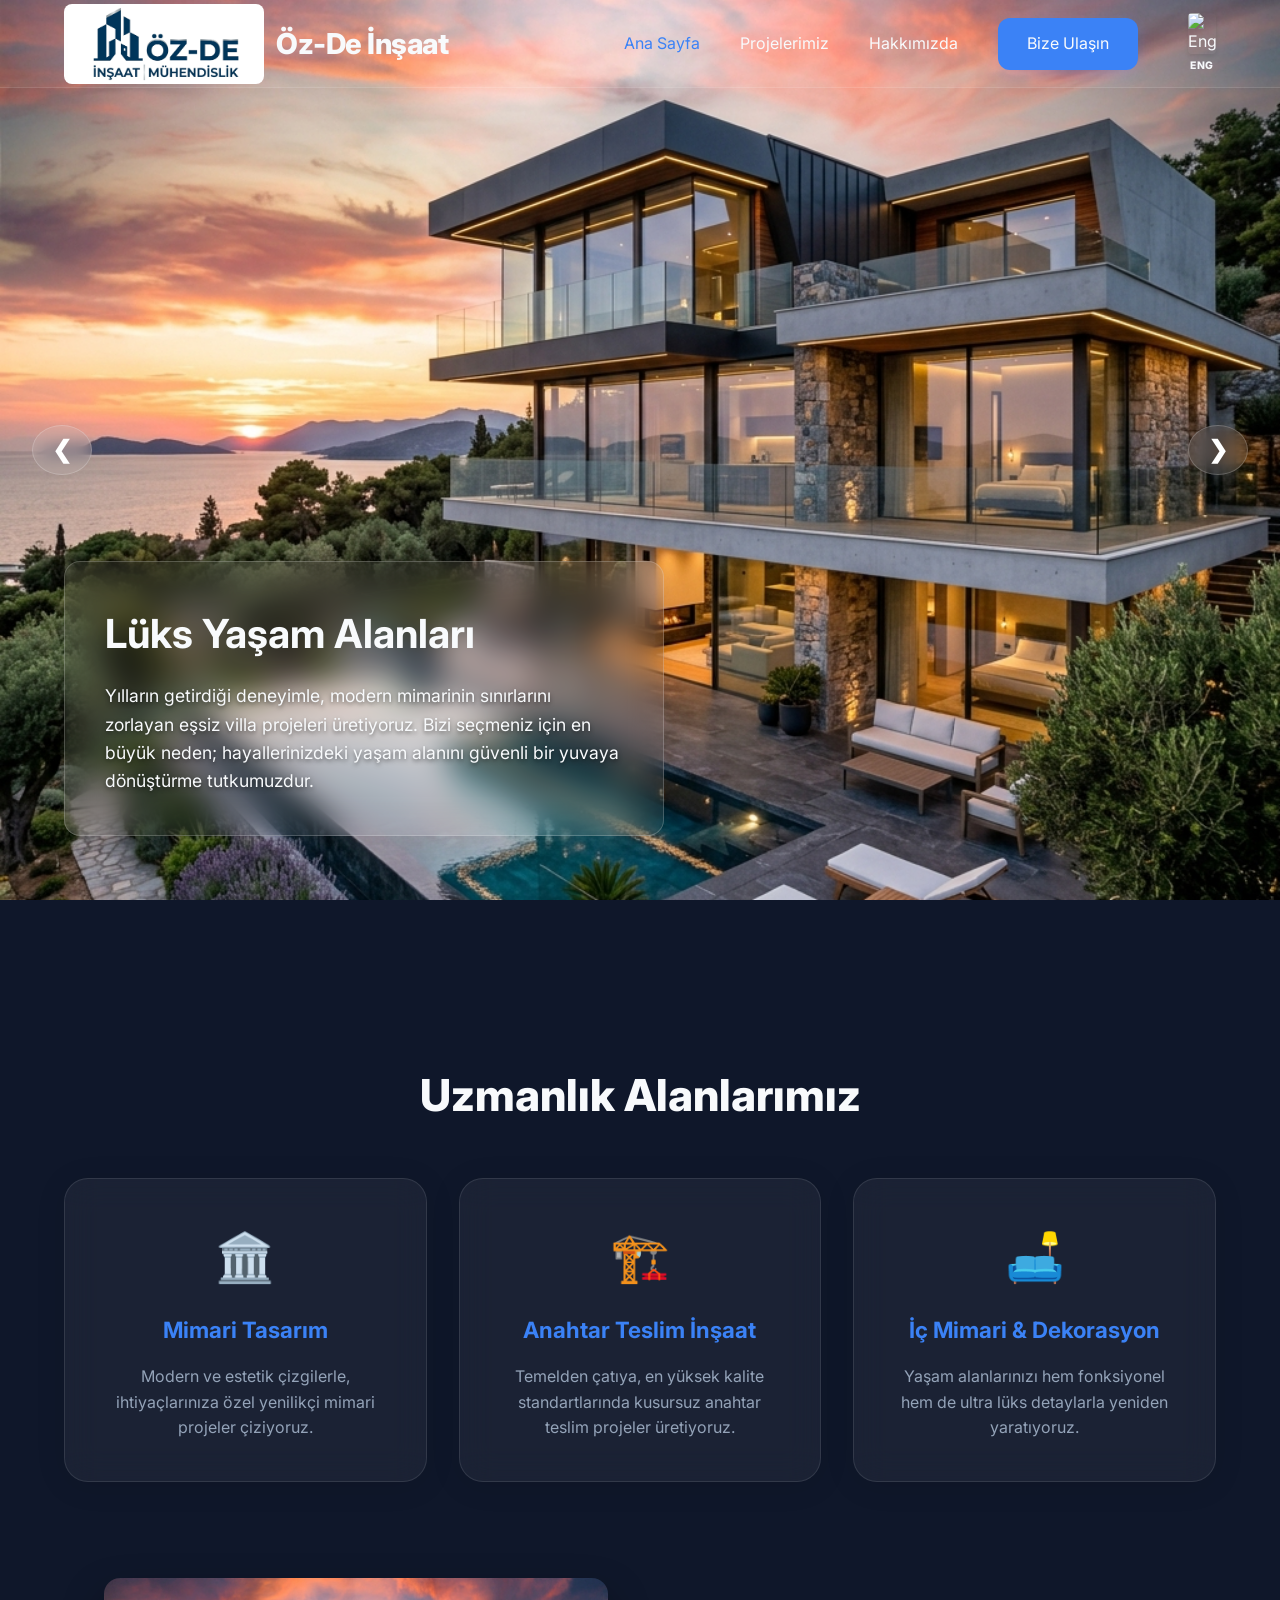
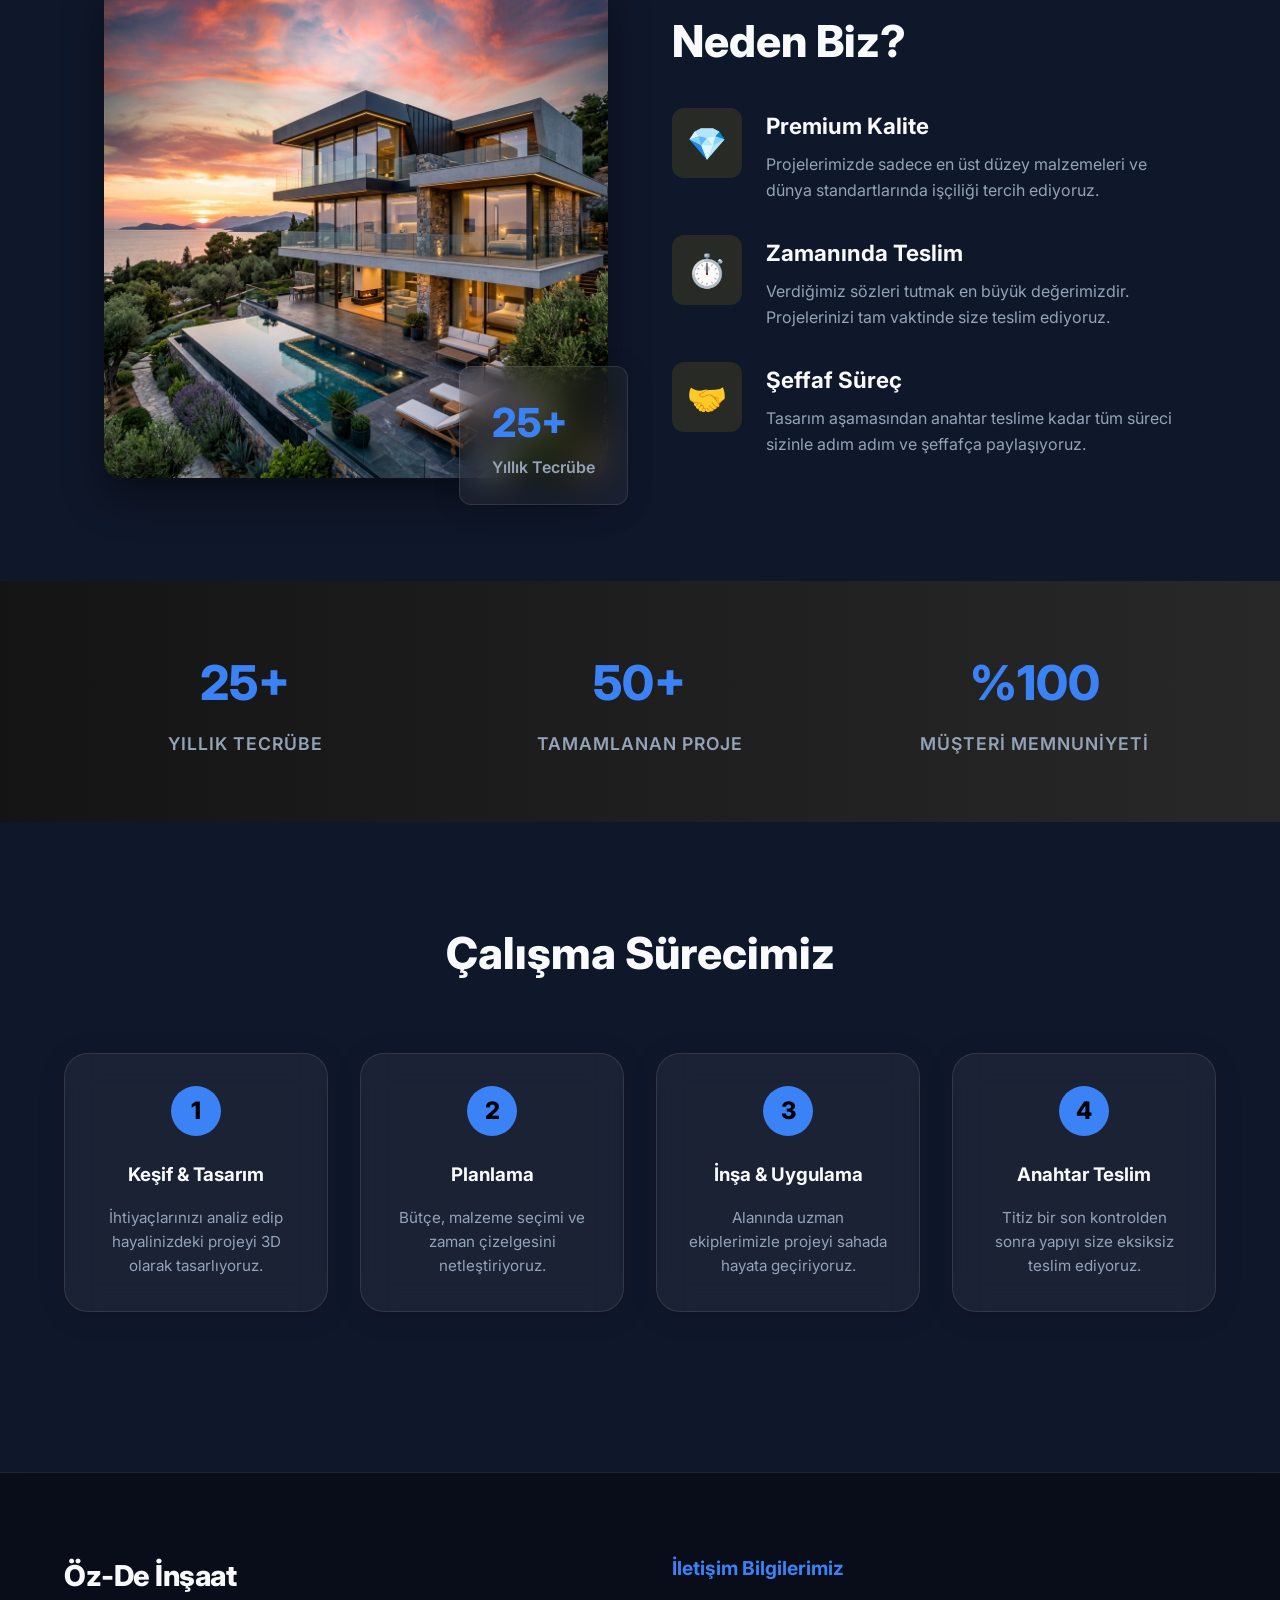
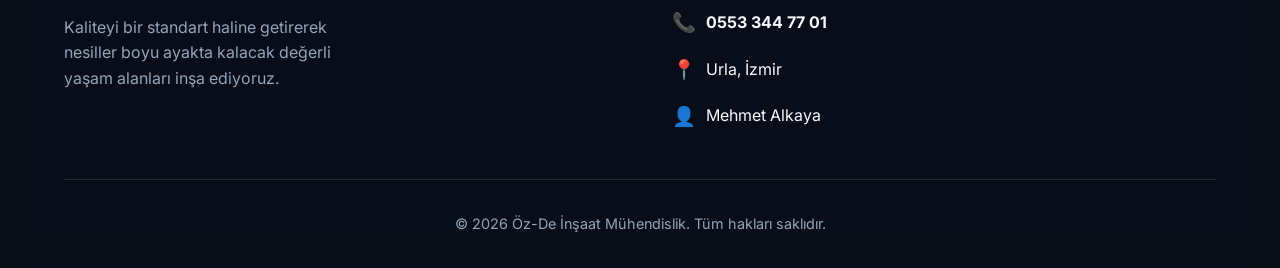
==== commit 8ff328fb: "style(nav): Vertically center mobile menu items and increase font size" ====
--- a/index.html
+++ b/index.html
@@ -6,7 +6,7 @@
     <title>Öz-De İnşaat Mühendislik</title>
     <meta name="description" content="Öz-De İnşaat Mühendislik - Modern mimari ve mühendislik çözümleriyle geleceği inşa ediyoruz.">
     <meta name="robots" content="noindex, nofollow">
-    <link rel="stylesheet" href="style.css?v=11">
+    <link rel="stylesheet" href="style.css?v=12">
     <link rel="preconnect" href="https://fonts.googleapis.com">
     <link rel="preconnect" href="https://fonts.gstatic.com" crossorigin>
     <link href="https://fonts.googleapis.com/css2?family=Inter:wght@300;400;600;800&display=swap" rel="stylesheet">
--- a/style.css
+++ b/style.css
@@ -830,17 +830,23 @@
     .nav-links {
         display: none; /* Hidden by default on mobile */
         flex-direction: column;
+        justify-content: center; /* Center items vertically */
         position: fixed;
         top: 0;
         left: 0;
         width: 100%;
         height: 100vh;
-        background: #0f172a; /* Solid dark background */
-        padding: 120px 0 2rem 0; /* Space for navbar */
+        background: rgba(15, 23, 42, 0.98); /* Solid dark background */
+        padding: 80px 0 2rem 0; /* Space for navbar */
         text-align: center;
-        gap: 1.5rem;
+        gap: 2rem;
         z-index: 999;
         overflow-y: auto;
+    }
+    
+    .nav-links a:not(.btn-primary) {
+        font-size: 1.3rem; /* Make text slightly bigger for mobile */
+        font-weight: 600;
     }
     
     .nav-links.active {
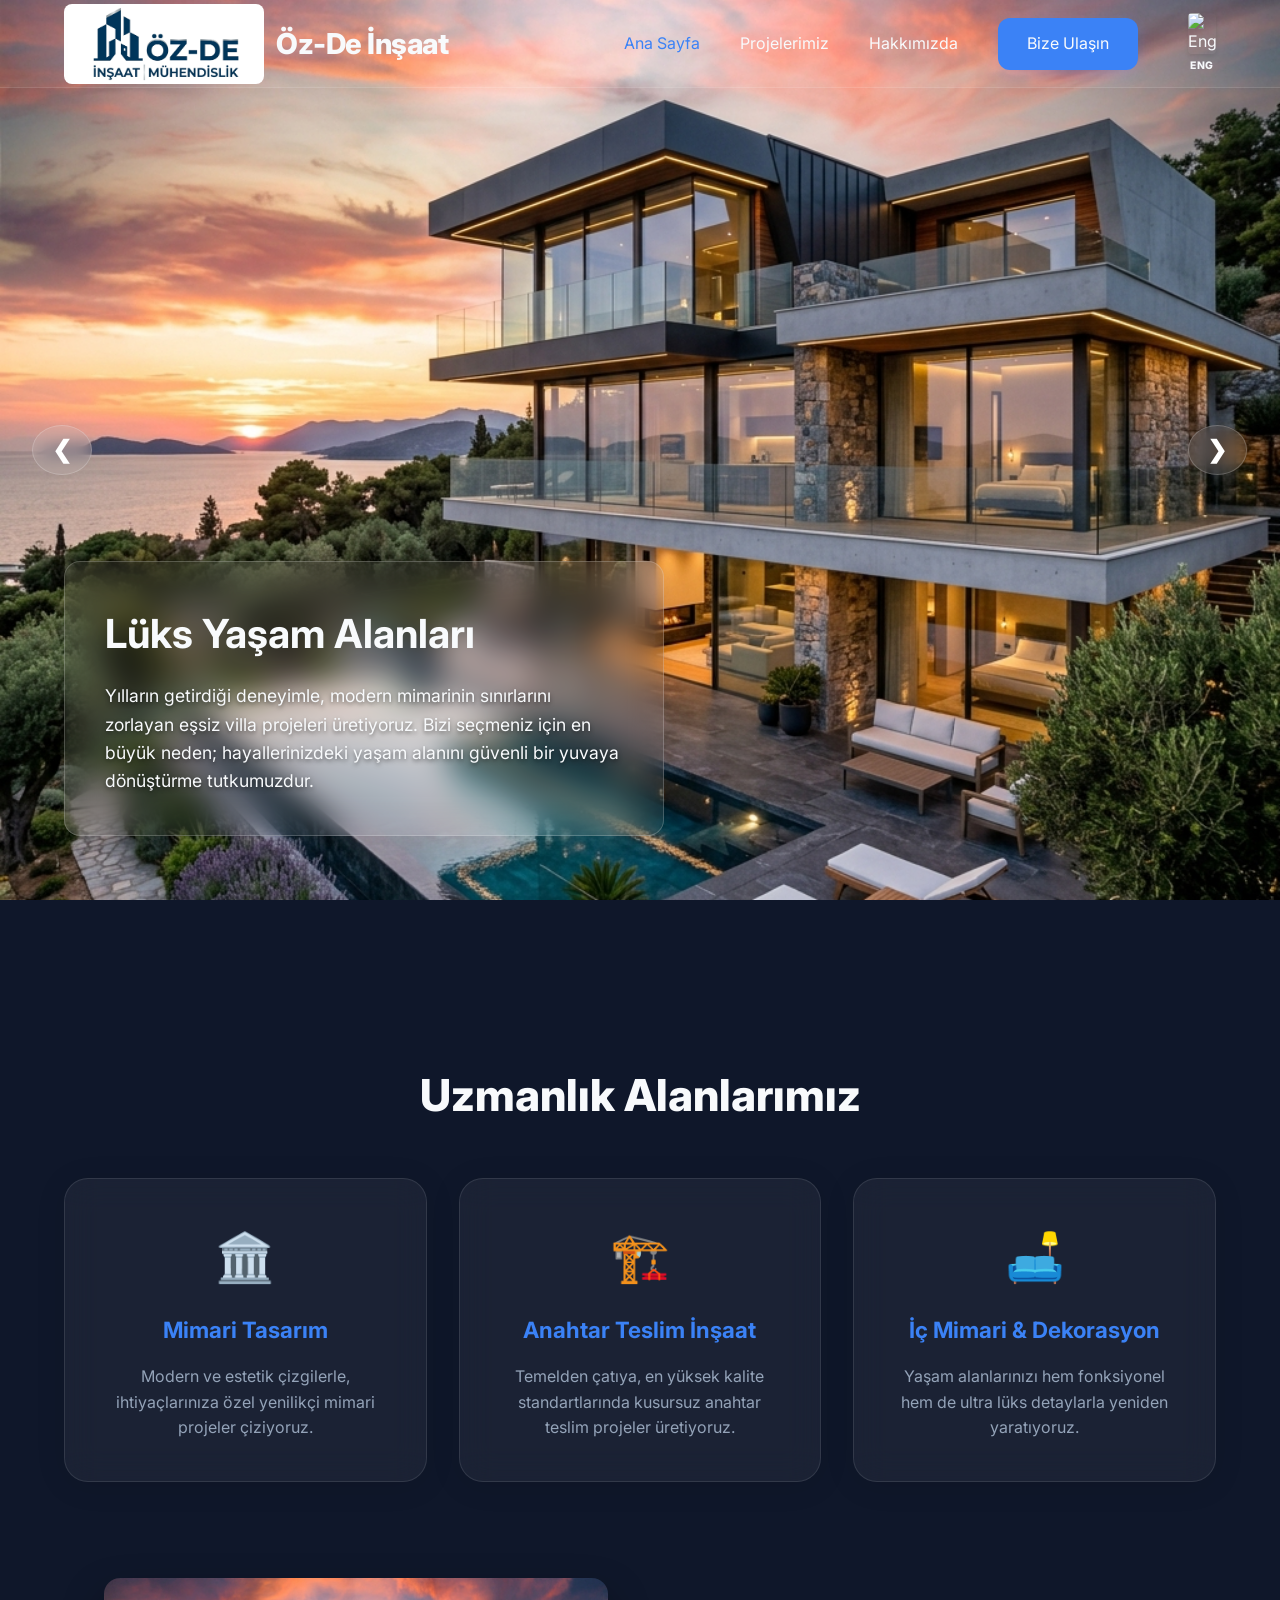
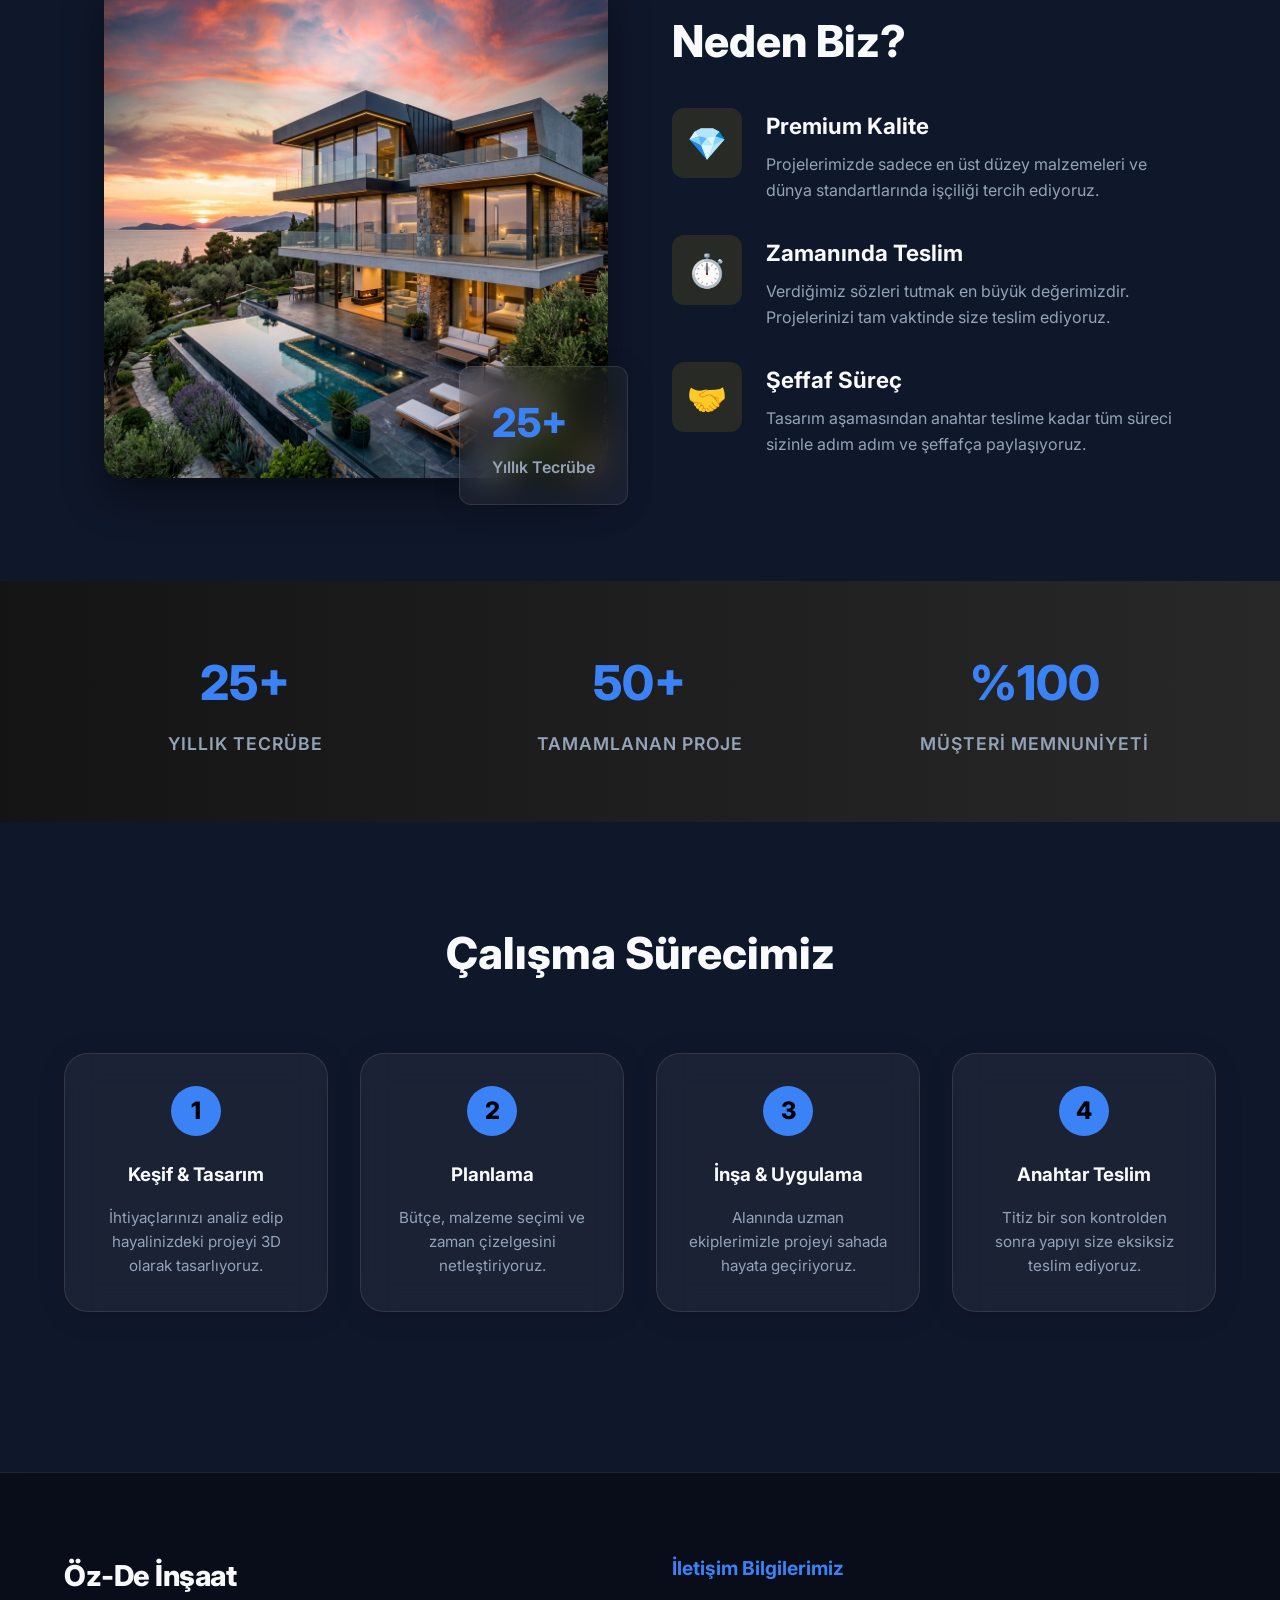
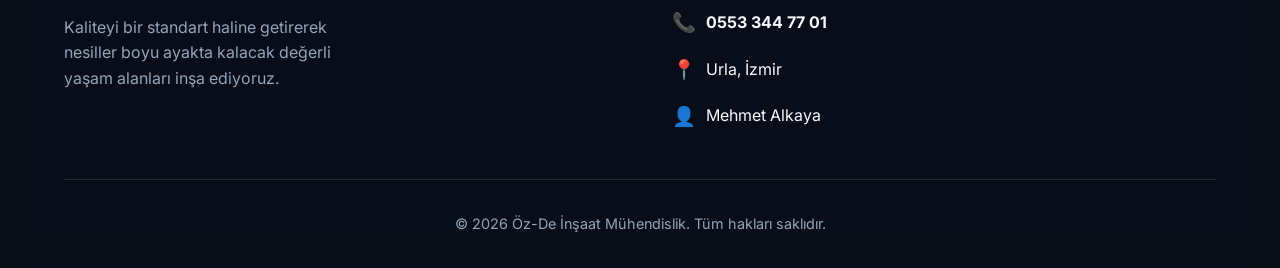
==== commit 902b94a0: "style(mobile): Fix 'Neden Biz' section layout overflow on mobile screens" ====
--- a/index.html
+++ b/index.html
@@ -6,7 +6,7 @@
     <title>Öz-De İnşaat Mühendislik</title>
     <meta name="description" content="Öz-De İnşaat Mühendislik - Modern mimari ve mühendislik çözümleriyle geleceği inşa ediyoruz.">
     <meta name="robots" content="noindex, nofollow">
-    <link rel="stylesheet" href="style.css?v=12">
+    <link rel="stylesheet" href="style.css?v=13">
     <link rel="preconnect" href="https://fonts.googleapis.com">
     <link rel="preconnect" href="https://fonts.gstatic.com" crossorigin>
     <link href="https://fonts.googleapis.com/css2?family=Inter:wght@300;400;600;800&display=swap" rel="stylesheet">
@@ -93,11 +93,11 @@
         </section>
 
         <!-- Why Us Section (Split Layout) -->
-        <section id="why-us" class="why-us-split" style="padding: 4rem 5% 6rem; max-width: 1200px; margin: 0 auto; display: flex; gap: 4rem; align-items: center; flex-wrap: wrap;">
+        <section id="why-us" class="why-us-split">
             <!-- Left Side Image -->
-            <div class="why-img-wrapper" style="flex: 1; min-width: 300px; position: relative;">
-                <img src="project1.png" alt="Why Choose Us" style="width: 100%; height: 500px; object-fit: cover; border-radius: 16px; box-shadow: 0 20px 40px rgba(0,0,0,0.4);">
-                <div class="glass-card" style="position: absolute; bottom: -20px; right: -20px; padding: 1.5rem 2rem; border-radius: 12px;">
+            <div class="why-img-wrapper">
+                <img src="project1.png" alt="Why Choose Us" class="why-main-img">
+                <div class="glass-card why-experience-badge">
                     <span style="font-size: 2.5rem; font-weight: 800; color: var(--primary-color);">25+</span>
                     <br>
                     <span style="color: var(--text-muted); font-weight: 600;" data-i18n="stat-exp">Yıllık Tecrübe</span>
@@ -105,28 +105,28 @@
             </div>
             
             <!-- Right Side List -->
-            <div class="why-content" style="flex: 1; min-width: 300px;">
+            <div class="why-content">
                 <h2 class="section-title" data-i18n="why-title" style="margin-bottom: 2rem; text-align: left;">Neden Biz?</h2>
-                <div class="why-list" style="display: flex; flex-direction: column; gap: 2rem;">
-                    <div class="why-item" style="display: flex; gap: 1.5rem; align-items: flex-start;">
-                        <div class="why-icon" style="font-size: 2rem; color: var(--primary-color); background: rgba(255, 215, 0, 0.1); padding: 1rem; border-radius: 12px; width: 70px; height: 70px; display: flex; align-items: center; justify-content: center; flex-shrink: 0;">💎</div>
+                <div class="why-list">
+                    <div class="why-item">
+                        <div class="why-icon">💎</div>
                         <div>
-                            <h3 data-i18n="why-1-title" style="font-size: 1.4rem; margin-bottom: 0.5rem;">Premium Kalite</h3>
-                            <p data-i18n="why-1-desc" style="color: var(--text-muted); line-height: 1.6;">Projelerimizde sadece en üst düzey malzemeleri ve dünya standartlarında işçiliği tercih ediyoruz.</p>
+                            <h3 data-i18n="why-1-title">Premium Kalite</h3>
+                            <p data-i18n="why-1-desc">Projelerimizde sadece en üst düzey malzemeleri ve dünya standartlarında işçiliği tercih ediyoruz.</p>
                         </div>
                     </div>
-                    <div class="why-item" style="display: flex; gap: 1.5rem; align-items: flex-start;">
-                        <div class="why-icon" style="font-size: 2rem; color: var(--primary-color); background: rgba(255, 215, 0, 0.1); padding: 1rem; border-radius: 12px; width: 70px; height: 70px; display: flex; align-items: center; justify-content: center; flex-shrink: 0;">⏱️</div>
+                    <div class="why-item">
+                        <div class="why-icon">⏱️</div>
                         <div>
-                            <h3 data-i18n="why-2-title" style="font-size: 1.4rem; margin-bottom: 0.5rem;">Zamanında Teslim</h3>
-                            <p data-i18n="why-2-desc" style="color: var(--text-muted); line-height: 1.6;">Verdiğimiz sözleri tutmak en büyük değerimizdir. Projelerinizi tam vaktinde size teslim ediyoruz.</p>
+                            <h3 data-i18n="why-2-title">Zamanında Teslim</h3>
+                            <p data-i18n="why-2-desc">Verdiğimiz sözleri tutmak en büyük değerimizdir. Projelerinizi tam vaktinde size teslim ediyoruz.</p>
                         </div>
                     </div>
-                    <div class="why-item" style="display: flex; gap: 1.5rem; align-items: flex-start;">
-                        <div class="why-icon" style="font-size: 2rem; color: var(--primary-color); background: rgba(255, 215, 0, 0.1); padding: 1rem; border-radius: 12px; width: 70px; height: 70px; display: flex; align-items: center; justify-content: center; flex-shrink: 0;">🤝</div>
+                    <div class="why-item">
+                        <div class="why-icon">🤝</div>
                         <div>
-                            <h3 data-i18n="why-3-title" style="font-size: 1.4rem; margin-bottom: 0.5rem;">Şeffaf Süreç</h3>
-                            <p data-i18n="why-3-desc" style="color: var(--text-muted); line-height: 1.6;">Tasarım aşamasından anahtar teslime kadar tüm süreci sizinle adım adım ve şeffafça paylaşıyoruz.</p>
+                            <h3 data-i18n="why-3-title">Şeffaf Süreç</h3>
+                            <p data-i18n="why-3-desc">Tasarım aşamasından anahtar teslime kadar tüm süreci sizinle adım adım ve şeffafça paylaşıyoruz.</p>
                         </div>
                     </div>
                 </div>
@@ -223,6 +223,6 @@
     </div>
 
     <script src="lang.js"></script>
-    <script src="script.js?v=5"></script>
+    <script src="script.js?v=6"></script>
 </body>
 </html>
--- a/style.css
+++ b/style.css
@@ -533,6 +533,80 @@
 @keyframes fadeIn {
     from { opacity: 0; transform: translateY(30px); }
     to { opacity: 1; transform: translateY(0); }
+}
+
+/* Why Us Section */
+.why-us-split {
+    padding: 4rem 5% 6rem;
+    max-width: 1200px;
+    margin: 0 auto;
+    display: flex;
+    gap: 4rem;
+    align-items: center;
+    flex-wrap: wrap;
+}
+
+.why-img-wrapper {
+    flex: 1;
+    min-width: 300px;
+    position: relative;
+}
+
+.why-main-img {
+    width: 100%;
+    height: 500px;
+    object-fit: cover;
+    border-radius: 16px;
+    box-shadow: 0 20px 40px rgba(0,0,0,0.4);
+}
+
+.why-experience-badge {
+    position: absolute;
+    bottom: -20px;
+    right: -20px;
+    padding: 1.5rem 2rem;
+    border-radius: 12px;
+}
+
+.why-content {
+    flex: 1;
+    min-width: 300px;
+}
+
+.why-list {
+    display: flex;
+    flex-direction: column;
+    gap: 2rem;
+}
+
+.why-item {
+    display: flex;
+    gap: 1.5rem;
+    align-items: flex-start;
+}
+
+.why-icon {
+    font-size: 2rem;
+    color: var(--primary-color);
+    background: rgba(255, 215, 0, 0.1);
+    padding: 1rem;
+    border-radius: 12px;
+    width: 70px;
+    height: 70px;
+    display: flex;
+    align-items: center;
+    justify-content: center;
+    flex-shrink: 0;
+}
+
+.why-item h3 {
+    font-size: 1.4rem;
+    margin-bottom: 0.5rem;
+}
+
+.why-item p {
+    color: var(--text-muted);
+    line-height: 1.6;
 }
 
 /* Projects Page */
@@ -863,4 +937,31 @@
         box-shadow: 0 10px 30px rgba(0, 0, 0, 0.9);
         border: 1px solid #3b82f6;
     }
-}
+
+    /* Why Us Section Mobile Fixes */
+    .why-us-split {
+        gap: 2rem;
+        padding-top: 2rem;
+    }
+
+    .why-main-img {
+        height: 300px; /* Reduce image height on mobile */
+    }
+
+    .why-experience-badge {
+        bottom: -10px;
+        right: 10px; /* Pull it inside so it doesn't overflow horizontally */
+        padding: 1rem 1.5rem; /* Make the badge slightly smaller */
+    }
+
+    .why-experience-badge span:first-child {
+        font-size: 2rem !important; /* Make text smaller */
+    }
+
+    .why-icon {
+        width: 50px;
+        height: 50px;
+        font-size: 1.5rem;
+        padding: 0.8rem;
+    }
+}
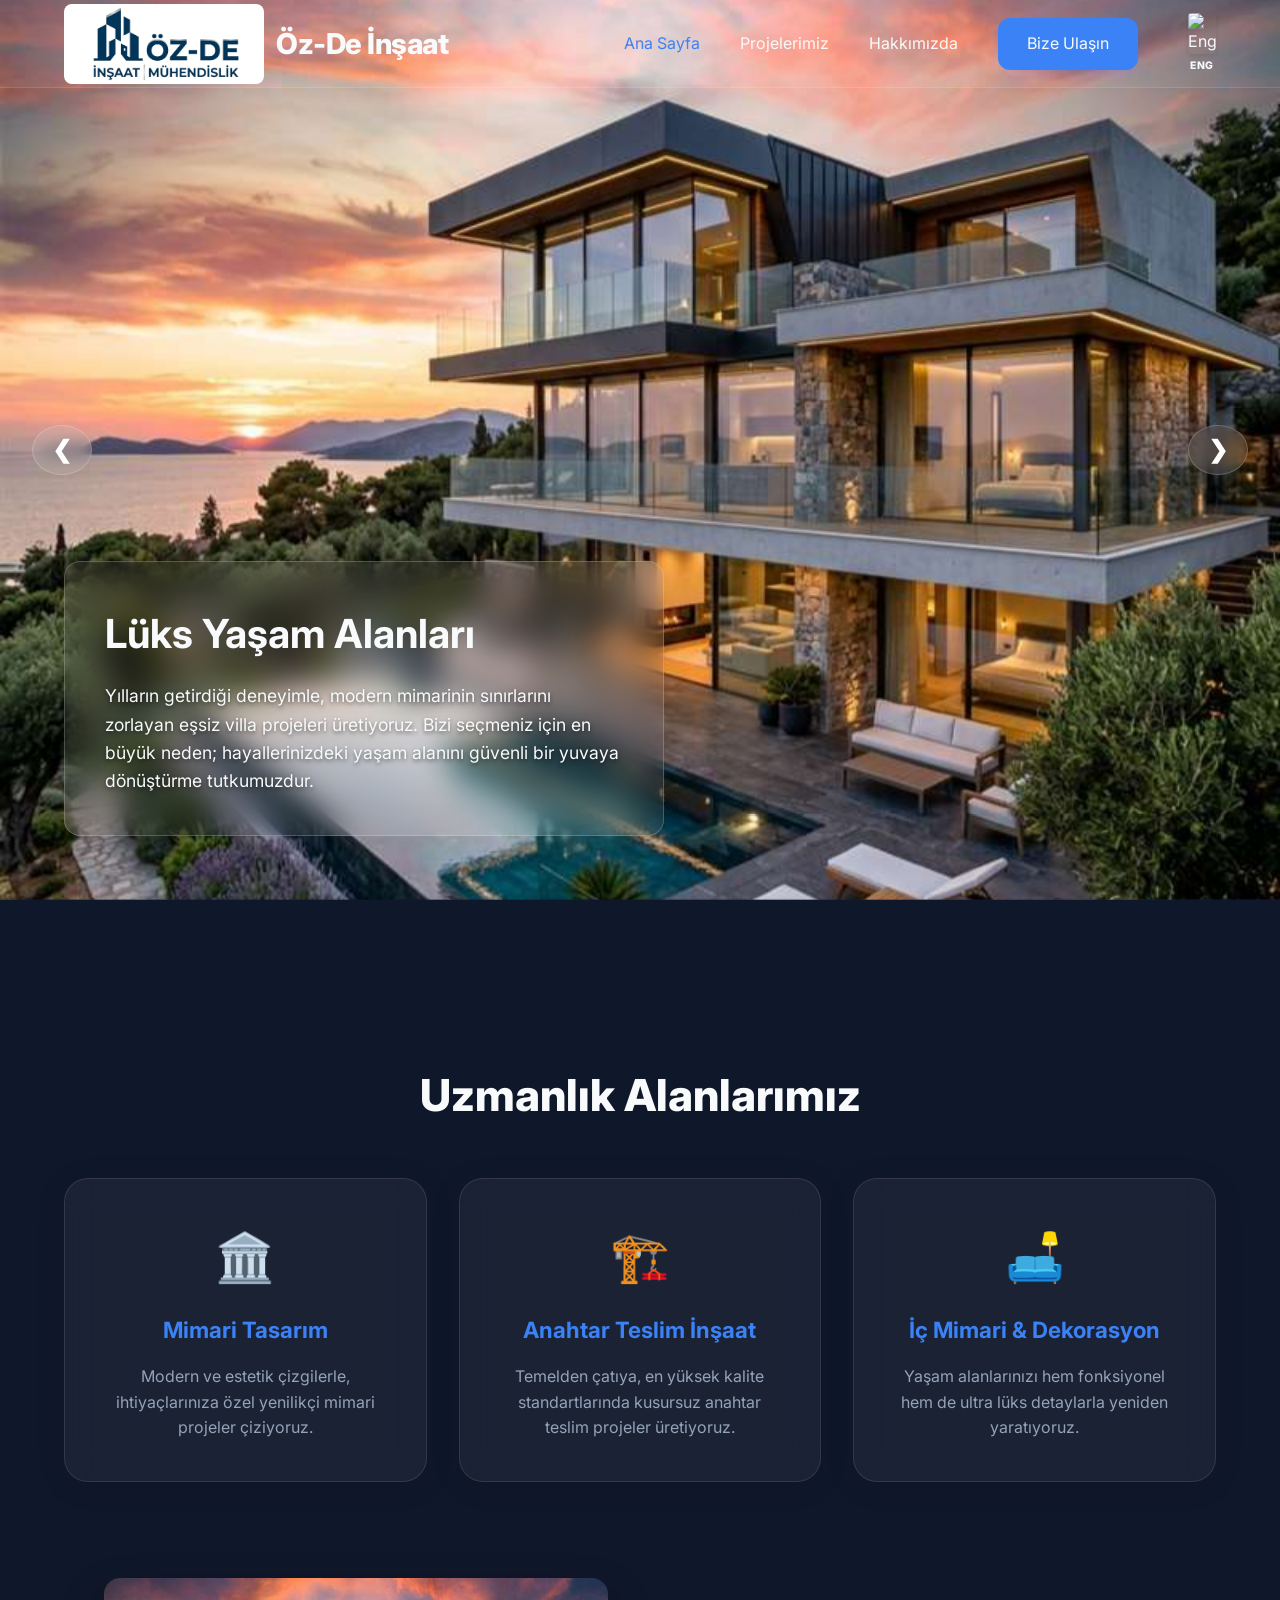
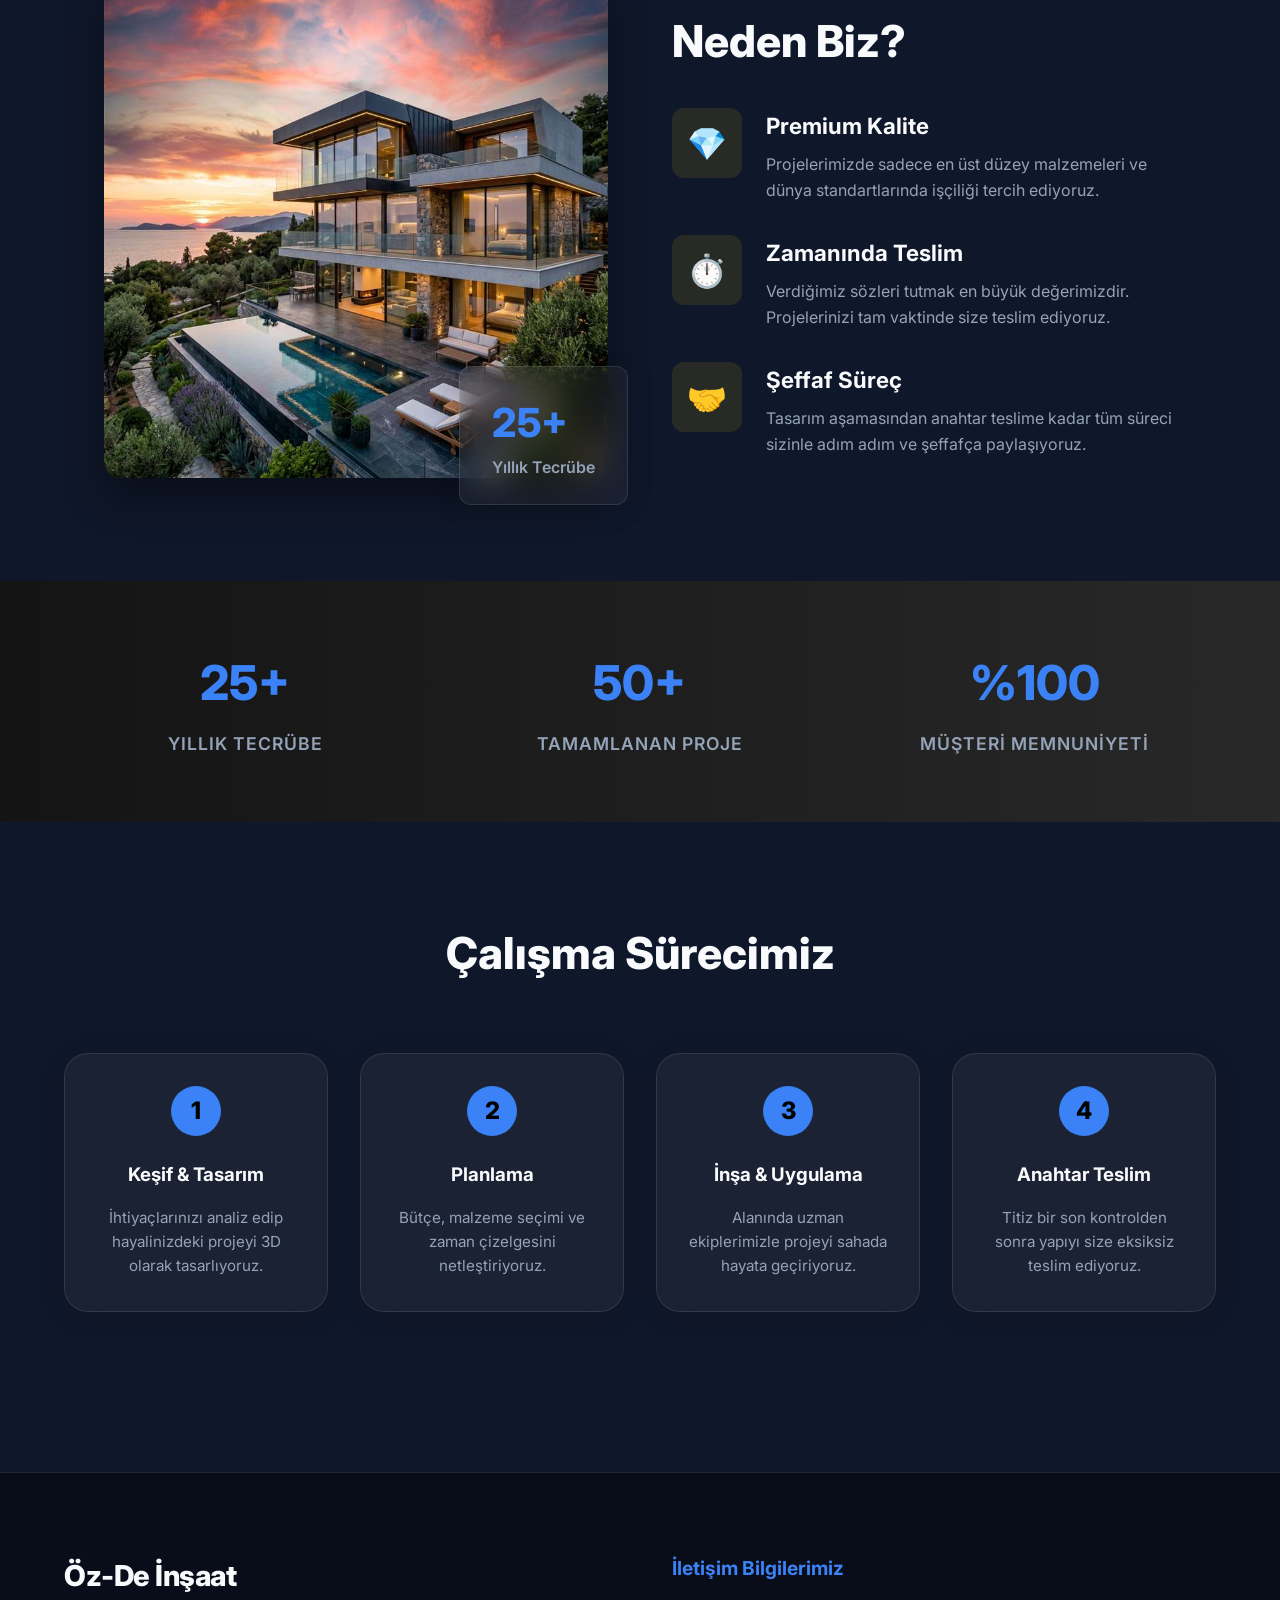
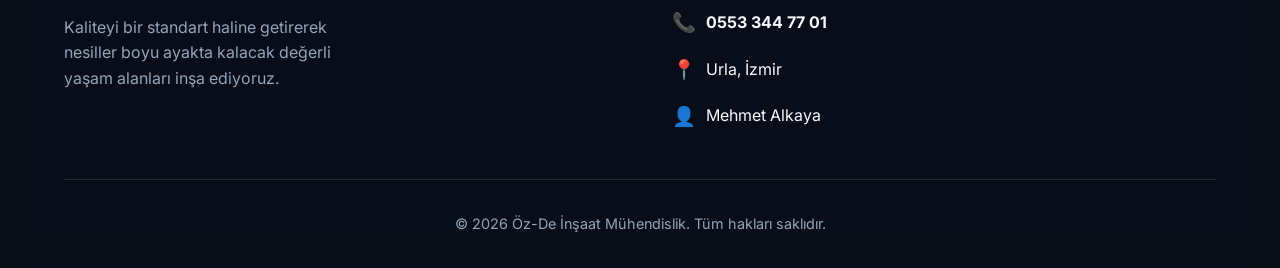
==== commit 8b9615bb: "perf(images): Compress all heavy PNG images to JPEG format (10x smaller size) for ultra-fast mobile " ====
--- a/index.html
+++ b/index.html
@@ -6,7 +6,7 @@
     <title>Öz-De İnşaat Mühendislik</title>
     <meta name="description" content="Öz-De İnşaat Mühendislik - Modern mimari ve mühendislik çözümleriyle geleceği inşa ediyoruz.">
     <meta name="robots" content="noindex, nofollow">
-    <link rel="stylesheet" href="style.css?v=13">
+    <link rel="stylesheet" href="style.css?v=14">
     <link rel="preconnect" href="https://fonts.googleapis.com">
     <link rel="preconnect" href="https://fonts.gstatic.com" crossorigin>
     <link href="https://fonts.googleapis.com/css2?family=Inter:wght@300;400;600;800&display=swap" rel="stylesheet">
@@ -49,14 +49,14 @@
         <!-- Hero Slider Section -->
         <section id="home" class="hero-slider">
             <div class="slide active">
-                <img src="project1.png" alt="Lüks Yaşam Alanları">
+                <img src="project1.jpg" alt="Lüks Yaşam Alanları">
                 <div class="slide-content glass-card">
                     <h2 data-i18n="hero-title-1">Lüks Yaşam Alanları</h2>
                     <p data-i18n="hero-desc-1">Yılların getirdiği deneyimle, modern mimarinin sınırlarını zorlayan eşsiz villa projeleri üretiyoruz. Bizi seçmeniz için en büyük neden; hayallerinizdeki yaşam alanını güvenli bir yuvaya dönüştürme tutkumuzdur.</p>
                 </div>
             </div>
             <div class="slide">
-                <img src="project2.png" alt="Modern Konut Projesi">
+                <img src="project2.jpg" alt="Modern Konut Projesi" loading="lazy">
                 <div class="slide-content glass-card">
                     <h2 data-i18n="hero-title-2">Şehirde Modern Konutlar</h2>
                     <p data-i18n="hero-desc-2">Şehrin dinamiklerine uyum sağlayan, estetik ve sağlam projeler inşa ediyoruz. Yenilikçi yaklaşımımız ve kalitemizle, size en iyisini sunmaya devam ediyoruz.</p>
@@ -73,7 +73,7 @@
         <!-- Expertise Section -->
         <section id="expertise" class="expertise" style="padding: 6rem 5% 2rem;">
             <h2 class="section-title" data-i18n="exp-title" style="text-align: center; margin-bottom: 3rem;">Uzmanlık Alanlarımız</h2>
-            <div class="expertise-grid" style="display: grid; grid-template-columns: repeat(auto-fit, minmax(300px, 1fr)); gap: 2rem; max-width: 1200px; margin: 0 auto;">
+            <div class="expertise-grid" style="display: grid; grid-template-columns: repeat(auto-fit, minmax(min(100%, 300px), 1fr)); gap: 2rem; max-width: 1200px; margin: 0 auto;">
                 <div class="expertise-card glass-card" style="padding: 2.5rem; text-align: center; transition: transform 0.3s ease;">
                     <div class="exp-icon" style="font-size: 3rem; margin-bottom: 1rem;">🏛️</div>
                     <h3 data-i18n="exp-1-title" style="color: var(--primary-color); margin-bottom: 1rem; font-size: 1.4rem;">Mimari Tasarım</h3>
@@ -96,7 +96,7 @@
         <section id="why-us" class="why-us-split">
             <!-- Left Side Image -->
             <div class="why-img-wrapper">
-                <img src="project1.png" alt="Why Choose Us" class="why-main-img">
+                <img src="project1.jpg" alt="Why Choose Us" class="why-main-img">
                 <div class="glass-card why-experience-badge">
                     <span style="font-size: 2.5rem; font-weight: 800; color: var(--primary-color);">25+</span>
                     <br>
@@ -135,7 +135,7 @@
 
         <!-- Stats Row -->
         <section id="stats" style="background: linear-gradient(90deg, rgba(20,20,20,1) 0%, rgba(40,40,40,1) 100%); padding: 4rem 5%;">
-            <div class="stats-grid" style="display: grid; grid-template-columns: repeat(auto-fit, minmax(200px, 1fr)); gap: 2rem; max-width: 1200px; margin: 0 auto; text-align: center;">
+            <div class="stats-grid" style="display: grid; grid-template-columns: repeat(auto-fit, minmax(min(100%, 200px), 1fr)); gap: 2rem; max-width: 1200px; margin: 0 auto; text-align: center;">
                 <div>
                     <div style="font-size: 3rem; font-weight: 800; color: var(--primary-color); margin-bottom: 0.5rem;">25+</div>
                     <div data-i18n="stat-exp" style="color: var(--text-muted); font-size: 1.1rem; font-weight: 600; text-transform: uppercase; letter-spacing: 1px;">Yıllık Tecrübe</div>
@@ -154,7 +154,7 @@
         <!-- Process Section -->
         <section id="process" style="padding: 6rem 5%;">
             <h2 class="section-title" data-i18n="proc-title" style="text-align: center; margin-bottom: 4rem;">Çalışma Sürecimiz</h2>
-            <div class="process-grid" style="display: grid; grid-template-columns: repeat(auto-fit, minmax(220px, 1fr)); gap: 2rem; max-width: 1200px; margin: 0 auto;">
+            <div class="process-grid" style="display: grid; grid-template-columns: repeat(auto-fit, minmax(min(100%, 220px), 1fr)); gap: 2rem; max-width: 1200px; margin: 0 auto;">
                 <div class="process-step glass-card" style="padding: 2rem; text-align: center; position: relative;">
                     <div style="width: 50px; height: 50px; background: var(--primary-color); color: #000; border-radius: 50%; display: flex; align-items: center; justify-content: center; font-size: 1.5rem; font-weight: 800; margin: 0 auto 1.5rem;">1</div>
                     <h3 data-i18n="proc-1-title" style="margin-bottom: 1rem;">Keşif & Tasarım</h3>
@@ -223,6 +223,6 @@
     </div>
 
     <script src="lang.js"></script>
-    <script src="script.js?v=6"></script>
+    <script src="script.js?v=7"></script>
 </body>
 </html>
--- a/style.css
+++ b/style.css
@@ -616,7 +616,7 @@
 
 .projects-grid {
     display: grid;
-    grid-template-columns: repeat(auto-fit, minmax(400px, 1fr));
+    grid-template-columns: repeat(auto-fit, minmax(min(100%, 400px), 1fr));
     gap: 3rem;
     max-width: 1400px;
     margin: 0 auto;
